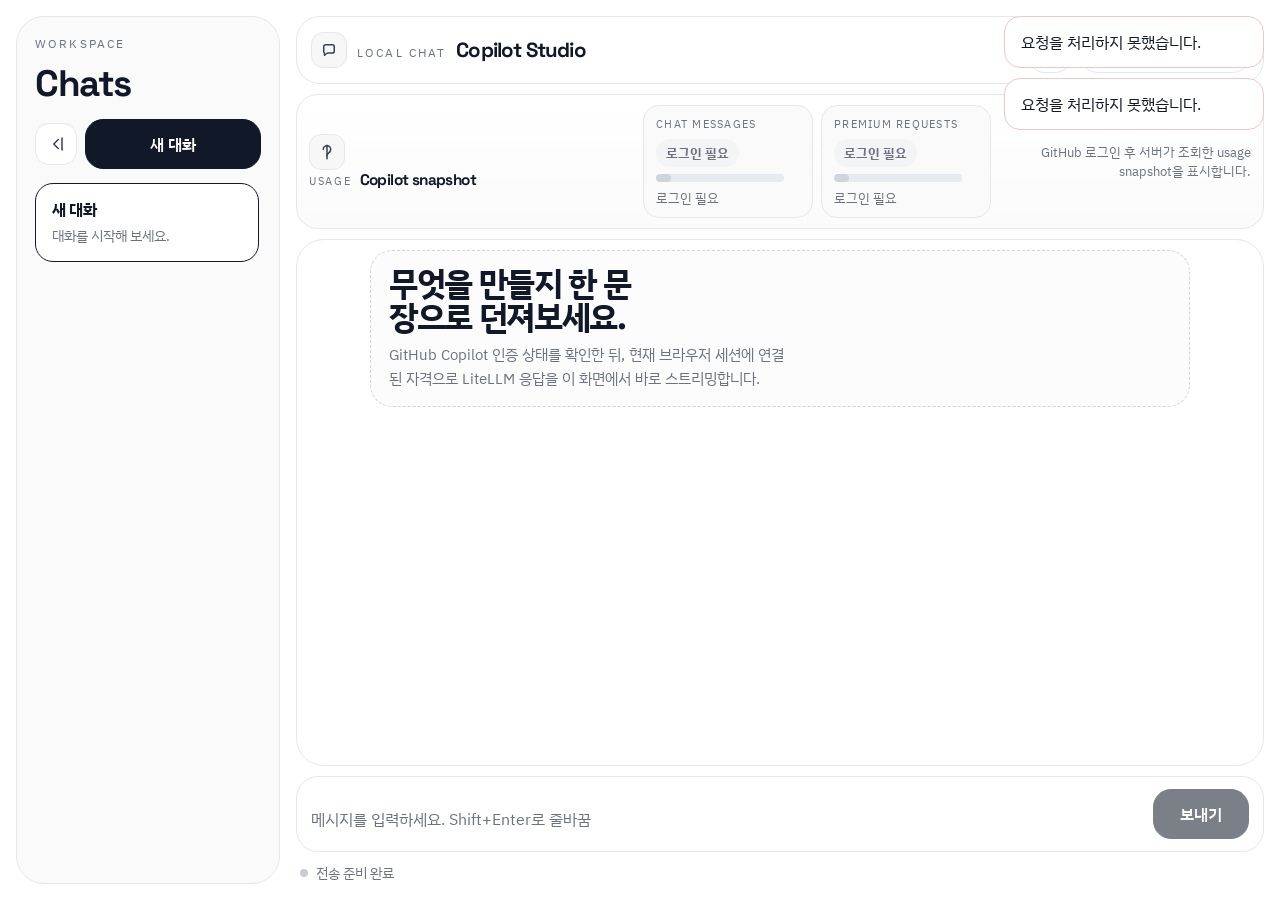
==== static/index.html @ 11cbfaa1 "feat: improve usage snapshot UI and auto web search" ====
<!DOCTYPE html>
<html lang="ko">
<head>
    <meta charset="UTF-8" />
    <meta name="viewport" content="width=device-width, initial-scale=1.0" />
    <title>Local Chat</title>
    <link rel="preconnect" href="https://fonts.googleapis.com" />
    <link rel="preconnect" href="https://fonts.gstatic.com" crossorigin />
    <link href="https://fonts.googleapis.com/css2?family=IBM+Plex+Sans+KR:wght@400;500;600;700&family=Space+Grotesk:wght@500;700&display=swap" rel="stylesheet" />
    <link rel="stylesheet" href="/static/style.css" />
</head>
<body>
    <div class="app-backdrop" aria-hidden="true">
        <span class="backdrop-orb orb-one"></span>
        <span class="backdrop-orb orb-two"></span>
        <span class="backdrop-grid"></span>
    </div>

    <div id="appShell" class="app-shell">
        <div id="sidebarOverlay" class="sidebar-overlay"></div>
        <aside class="sidebar" id="sidebar">
            <div class="sidebar-header flex-header">
                <div class="sidebar-header-copy">
                    <p class="sidebar-label">Workspace</p>
                    <h1>Chats</h1>
                </div>
                <div class="sidebar-header-actions">
                    <button id="toggleSidebarButton" class="icon-button sidebar-toggle-button desktop-only" type="button" aria-label="사이드바 접기" title="사이드바 접기">
                        <svg viewBox="0 0 24 24" width="18" height="18" stroke="currentColor" stroke-width="2" fill="none" stroke-linecap="round" stroke-linejoin="round" aria-hidden="true"><path d="M15 6l-6 6 6 6"></path><path d="M20 4v16"></path></svg>
                    </button>
                    <button id="newChatButton" class="primary-button flex-btn" type="button">
                        <svg class="btn-icon" viewBox="0 0 24 24" width="20" height="20" stroke="currentColor" stroke-width="2" fill="none" stroke-linecap="round" stroke-linejoin="round"><line x1="12" y1="5" x2="12" y2="19"></line><line x1="5" y1="12" x2="19" y2="12"></line></svg>
                        <span class="btn-text">새 대화</span>
                    </button>
                    <button id="closeMenuButton" class="icon-button mobile-only" aria-label="닫기">
                        <svg viewBox="0 0 24 24" width="20" height="20" stroke="currentColor" stroke-width="2" fill="none"><line x1="18" y1="6" x2="6" y2="18"></line><line x1="6" y1="6" x2="18" y2="18"></line></svg>
                    </button>
                </div>
            </div>
            <div id="sessionList" class="session-list" role="list"></div>
        </aside>

        <main class="main-panel">
            <header class="topbar">
                <div class="topbar-left">
                    <button id="menuButton" class="icon-button mobile-only" aria-label="메뉴 열기">
                        <svg viewBox="0 0 24 24" width="20" height="20" stroke="currentColor" stroke-width="2" fill="none"><line x1="3" y1="12" x2="21" y2="12"></line><line x1="3" y1="6" x2="21" y2="6"></line><line x1="3" y1="18" x2="21" y2="18"></line></svg>
                    </button>
                    <div class="topbar-brand" aria-label="LiteLLM Copilot Studio">
                        <span class="brand-mark" aria-hidden="true">
                            <svg viewBox="0 0 24 24" width="18" height="18" stroke="currentColor" stroke-width="2" fill="none" stroke-linecap="round" stroke-linejoin="round"><path d="M5 7.5A2.5 2.5 0 0 1 7.5 5h9A2.5 2.5 0 0 1 19 7.5v6A2.5 2.5 0 0 1 16.5 16H10l-4 3v-3A2.5 2.5 0 0 1 5 13.5z"></path></svg>
                        </span>
                        <div class="topbar-copy">
                        <p class="topbar-label">Local Chat</p>
                            <h2>Copilot Studio</h2>
                        </div>
                    </div>
                </div>
                <div class="topbar-actions">
                    <button id="authStatusButton" class="ghost-button auth-status-button topbar-tool" type="button" aria-label="GitHub Copilot 상태" title="GitHub Copilot 상태">
                        <svg class="btn-icon" viewBox="0 0 24 24" width="20" height="20" stroke="currentColor" stroke-width="2" fill="none"><path d="M12 2C6.48 2 2 6.48 2 12s4.48 10 10 10 10-4.48 10-10S17.52 2 12 2zm0 15c-2.76 0-5-2.24-5-5s2.24-5 5-5 5 2.24 5 5-2.24 5-5 5z"></path></svg>
                        <span class="status-dot" aria-hidden="true"></span>
                        <span class="visually-hidden" id="authStatusText">상태 확인 중</span>
                    </button>
                    <label class="model-picker topbar-tool" title="모델 선택">
                        <svg class="model-picker-icon" viewBox="0 0 24 24" width="18" height="18" stroke="currentColor" stroke-width="2" fill="none" stroke-linecap="round" stroke-linejoin="round" aria-hidden="true"><rect x="4" y="4" width="16" height="16" rx="3"></rect><path d="M8 9h8"></path><path d="M8 13h5"></path></svg>
                        <span class="visually-hidden">모델 선택</span>
                        <select id="modelSelect" aria-label="모델 선택"></select>
                        <svg class="model-picker-chevron" viewBox="0 0 24 24" width="16" height="16" stroke="currentColor" stroke-width="2" fill="none" stroke-linecap="round" stroke-linejoin="round" aria-hidden="true"><polyline points="6 9 12 15 18 9"></polyline></svg>
                    </label>
                </div>
            </header>

            <section id="usageSummary" class="usage-summary" data-status="unavailable" aria-live="polite">
                <div class="usage-summary-copy">
                    <span class="usage-summary-icon" aria-hidden="true">
                        <svg viewBox="0 0 24 24" width="18" height="18" stroke="currentColor" stroke-width="2" fill="none" stroke-linecap="round" stroke-linejoin="round"><path d="M12 3v18"></path><path d="M7 8.5A5 5 0 0 1 17 8.5c0 5-5 4-5 8"></path></svg>
                    </span>
                    <div class="usage-summary-copy-text">
                        <p class="usage-summary-kicker">Usage</p>
                        <h3 class="usage-summary-title">Copilot snapshot</h3>
                    </div>
                </div>
                <div id="usageSummaryPanel" class="usage-summary-panel">
                    <div class="usage-summary-grid">
                        <article id="chatMessagesCard" class="usage-card">
                            <span class="usage-label">Chat messages</span>
                            <strong id="chatMessagesRemaining" class="usage-value">대기</strong>
                            <div class="usage-chart" aria-hidden="true">
                                <span id="chatMessagesChartFill" class="usage-chart-fill"></span>
                            </div>
                            <span id="chatMessagesMeta" class="usage-meta">로그인 필요</span>
                        </article>
                        <article id="premiumRequestsCard" class="usage-card">
                            <span class="usage-label">Premium requests</span>
                            <strong id="premiumRequestsRemaining" class="usage-value">대기</strong>
                            <div class="usage-chart" aria-hidden="true">
                                <span id="premiumRequestsChartFill" class="usage-chart-fill"></span>
                            </div>
                            <span id="premiumRequestsMeta" class="usage-meta">로그인 필요</span>
                        </article>
                    </div>
                    <p id="usageSummaryDetail" class="usage-summary-detail">GitHub 로그인 후 서버가 조회한 usage snapshot을 표시합니다.</p>
                </div>
                <button
                    id="usageSummaryToggle"
                    class="ghost-button usage-summary-toggle"
                    type="button"
                    aria-controls="usageSummaryPanel"
                    aria-expanded="true"
                    aria-label="usage summary 접기"
                    title="usage summary 접기"
                    hidden
                >
                    <span class="usage-toggle-icon" aria-hidden="true">
                        <svg class="usage-toggle-symbol usage-toggle-symbol-plus" viewBox="0 0 24 24" width="16" height="16" stroke="currentColor" stroke-width="2.2" fill="none" stroke-linecap="round" aria-hidden="true"><path d="M12 5v14"></path><path d="M5 12h14"></path></svg>
                        <svg class="usage-toggle-symbol usage-toggle-symbol-minus" viewBox="0 0 24 24" width="16" height="16" stroke="currentColor" stroke-width="2.2" fill="none" stroke-linecap="round" aria-hidden="true"><path d="M5 12h14"></path></svg>
                    </span>
                </button>
            </section>

            <section id="messages" class="message-list" aria-live="polite"></section>

            <form id="composerForm" class="composer" autocomplete="off">
                <div class="composer-inner">
                    <textarea
                        id="promptInput"
                        rows="1"
                        placeholder="메시지를 입력하세요. Shift+Enter로 줄바꿈"
                        aria-label="메시지 입력"
                    ></textarea>
                    <button id="sendButton" class="primary-button send-button flex-btn" type="submit">
                        <svg class="btn-icon" viewBox="0 0 24 24" width="20" height="20" stroke="currentColor" stroke-width="2" fill="none" stroke-linejoin="round"><line x1="22" y1="2" x2="11" y2="13"></line><polygon points="22 2 15 22 11 13 2 9 22 2"></polygon></svg>
                        <span id="sendButtonText" class="btn-text">보내기</span>
                    </button>
                </div>
                <div class="composer-meta">
                    <p id="streamStatus" class="stream-status" data-tone="ready" role="status" aria-live="polite" aria-atomic="true">전송 준비 완료</p>
                </div>
            </form>
        </main>
    </div>

    <div id="toastContainer" class="toast-container" aria-live="polite" aria-atomic="true"></div>

    <div id="authModal" class="auth-modal hidden" aria-hidden="true">
        <div class="auth-modal-card" role="dialog" aria-modal="true" aria-labelledby="authModalTitle">
            <div class="auth-modal-header">
                <div>
                    <p class="sidebar-label">GitHub Copilot</p>
                    <h3 id="authModalTitle">GitHub Copilot 연결</h3>
                </div>
                <button id="authModalCloseButton" class="icon-button" type="button" aria-label="닫기">×</button>
            </div>

            <p id="authModalDescription" class="auth-description"></p>
            <p id="authStatusMeta" class="auth-meta"></p>

            <section id="authCodeSection" class="auth-code-section hidden">
                <div>
                    <span class="auth-section-label">GitHub 코드</span>
                    <div id="authUserCode" class="auth-code">-</div>
                </div>
                <a id="authVerificationLink" class="ghost-button auth-link-button" href="#" target="_blank" rel="noreferrer">
                    GitHub 열기
                </a>
            </section>

            <section id="authConnectedSection" class="auth-connected-section hidden">
                <div class="auth-detail-row">
                    <span class="auth-section-label">Credential ID</span>
                    <strong id="authCredentialId">-</strong>
                </div>
                <div class="auth-detail-row">
                    <span class="auth-section-label">Copilot 토큰 만료</span>
                    <strong id="authExpiryText">-</strong>
                </div>
                <div class="auth-detail-row">
                    <span class="auth-section-label">Chat messages</span>
                    <strong id="authChatMessagesRemaining">-</strong>
                </div>
                <div class="auth-detail-row">
                    <span class="auth-section-label">Premium requests</span>
                    <strong id="authPremiumRequestsRemaining">-</strong>
                </div>
                <p id="authUsageDetail" class="auth-usage-detail">Usage snapshot을 불러오는 중입니다.</p>
            </section>

            <div class="auth-modal-actions">
                <button id="authSecondaryButton" class="ghost-button secondary-button" type="button">취소</button>
                <button id="authPrimaryButton" class="primary-button" type="button">로그인 시작</button>
            </div>
        </div>
    </div>

    <script>
        window.APP_CONFIG = {
            defaultModel: "gpt-5.4",
            credentialStorageKey: "copilotCredentialEnvelope"
        };
    </script>
    <script src="/static/app.js" defer></script>
</body>
</html>
---- static/style.css ----
:root {
    color-scheme: light;
    --bg: #ffffff;
    --bg-soft: #fafafa;
    --panel: #ffffff;
    --panel-soft: #f7f7f8;
    --border: #e6e7eb;
    --border-strong: #d2d6dc;
    --text: #111827;
    --muted: #6b7280;
    --muted-strong: #374151;
    --accent: #111827;
    --accent-soft: #f3f4f6;
    --success: #1f6f46;
    --pending: #8b6a1a;
    --danger: #b42318;
    --code-bg: #f7f7f8;
    --radius-xl: 28px;
    --radius-lg: 22px;
    --radius-md: 18px;
    --radius-sm: 14px;
    --content-max-width: 1140px;
    --font-display: "Space Grotesk", "IBM Plex Sans KR", "Segoe UI", sans-serif;
    --font-body: "IBM Plex Sans KR", "Segoe UI", sans-serif;
}

* {
    box-sizing: border-box;
}

.hidden {
    display: none !important;
}

.visually-hidden {
    position: absolute;
    width: 1px;
    height: 1px;
    padding: 0;
    margin: -1px;
    overflow: hidden;
    clip: rect(0, 0, 0, 0);
    white-space: nowrap;
    border: 0;
}

html,
body {
    margin: 0;
    width: 100%;
    height: 100%;
    overflow: hidden;
    background: var(--bg);
    color: var(--text);
}

body {
    font-family: var(--font-body);
}

button,
textarea,
select {
    color: inherit;
    font: inherit;
}

button {
    border: 0;
    background: none;
    cursor: pointer;
}

textarea,
select {
    appearance: none;
}

::selection {
    background: #eceef1;
}

::-webkit-scrollbar {
    width: 10px;
    height: 10px;
}

::-webkit-scrollbar-track {
    background: transparent;
}

::-webkit-scrollbar-thumb {
    border: 3px solid transparent;
    border-radius: 999px;
    background: #d7dae0;
    background-clip: padding-box;
}

.app-backdrop {
    display: none;
}

.flex-btn {
    display: inline-flex;
    align-items: center;
    justify-content: center;
    gap: 10px;
}

.mobile-only {
    display: none !important;
}

.desktop-only {
    display: inline-flex;
}

.btn-icon {
    flex: 0 0 auto;
}

.primary-button .btn-icon,
.ghost-button .btn-icon {
    display: none;
}

.topbar-tool .btn-icon {
    display: block;
}

.btn-text {
    white-space: nowrap;
}

.app-shell {
    position: relative;
    display: flex;
    gap: 16px;
    width: 100vw;
    height: 100vh;
    padding: 16px;
    background: var(--bg);
}

.sidebar-overlay {
    position: fixed;
    inset: 0;
    display: none;
    z-index: 999;
    background: rgba(17, 24, 39, 0.08);
    opacity: 0;
    transition: opacity 180ms ease;
}

.sidebar-overlay.open {
    display: block;
    opacity: 1;
}

.sidebar {
    position: relative;
    z-index: 1000;
    display: flex;
    flex-direction: column;
    gap: 14px;
    width: 264px;
    min-width: 264px;
    min-height: 0;
    padding: 18px;
    border: 1px solid var(--border);
    border-radius: var(--radius-xl);
    background: var(--bg-soft);
    overflow: hidden;
    transition: width 220ms ease, min-width 220ms ease, padding 220ms ease, transform 220ms ease;
}

.sidebar::before,
.topbar::before,
.message-list::before,
.composer-inner::before,
.auth-modal-card::before,
.session-item::after {
    content: none;
}

.flex-header {
    display: flex;
    flex-direction: column;
    gap: 12px;
    align-items: stretch;
}

.sidebar-header-copy {
    min-width: 0;
}

.sidebar-header-actions {
    display: flex;
    align-items: center;
    gap: 8px;
}

#newChatButton {
    flex: 1 1 auto;
}

.sidebar-toggle-button {
    flex: 0 0 auto;
}

.sidebar-toggle-button svg {
    transition: transform 180ms ease;
}

.sidebar-header h1,
.topbar h2,
.empty-state h3,
.auth-modal-header h3 {
    margin: 0;
    font-family: var(--font-display);
    letter-spacing: -0.04em;
}

.sidebar-header h1 {
    font-size: 2.3rem;
}

.sidebar-label,
.topbar-label,
.auth-section-label {
    margin: 0 0 8px;
    color: var(--muted);
    font-size: 0.74rem;
    letter-spacing: 0.18em;
    text-transform: uppercase;
}

.primary-button,
.ghost-button,
.icon-button,
.copy-button,
.quick-prompt {
    transition: border-color 160ms ease, background-color 160ms ease, color 160ms ease;
}

.primary-button {
    padding: 13px 18px;
    border: 1px solid var(--accent);
    border-radius: 18px;
    background: var(--accent);
    color: #ffffff;
    font-weight: 600;
}

.primary-button:hover {
    background: #1f2937;
    border-color: #1f2937;
}

.primary-button:disabled,
.ghost-button:disabled,
.icon-button:disabled {
    opacity: 0.55;
    cursor: not-allowed;
}

.primary-button.danger {
    border-color: #f5c2c7;
    background: #fff5f5;
    color: var(--danger);
}

.ghost-button {
    min-width: 0;
    padding: 12px 16px;
    border: 1px solid var(--border);
    border-radius: 18px;
    background: var(--panel);
    color: var(--muted-strong);
}

.ghost-button:hover {
    background: var(--accent-soft);
    border-color: var(--border-strong);
}

.icon-button {
    display: inline-flex;
    align-items: center;
    justify-content: center;
    width: 42px;
    height: 42px;
    border: 1px solid var(--border);
    border-radius: 14px;
    background: var(--panel);
    color: var(--muted-strong);
}

.icon-button:hover {
    background: var(--accent-soft);
    border-color: var(--border-strong);
}

.session-list {
    display: flex;
    flex-direction: column;
    gap: 10px;
    min-height: 0;
    overflow-y: auto;
    padding-right: 2px;
}

.session-item {
    display: flex;
    flex-direction: column;
    gap: 6px;
    width: 100%;
    padding: 14px 16px;
    border: 1px solid var(--border);
    border-radius: 18px;
    background: var(--panel);
    color: inherit;
    text-align: left;
}

.session-item:hover {
    border-color: var(--border-strong);
    background: #fcfcfc;
}

.session-item.active {
    border-color: var(--accent);
    background: #ffffff;
}

.session-title {
    font-family: var(--font-display);
    font-size: 1rem;
    font-weight: 700;
    letter-spacing: -0.02em;
}

.session-abbr {
    display: none;
    align-items: center;
    justify-content: center;
    width: 34px;
    height: 34px;
    border-radius: 12px;
    background: var(--panel-soft);
    color: var(--text);
    font-family: var(--font-display);
    font-size: 0.92rem;
    font-weight: 700;
}

.session-preview {
    color: var(--muted);
    font-size: 0.9rem;
    line-height: 1.45;
}

.main-panel {
    display: flex;
    flex: 1;
    flex-direction: column;
    gap: 10px;
    min-width: 0;
    min-height: 0;
}

.topbar {
    display: flex;
    align-items: center;
    justify-content: space-between;
    gap: 12px;
    padding: 10px 14px;
    border: 1px solid var(--border);
    border-radius: 24px;
    background: var(--panel);
}

.topbar-left,
.topbar-actions {
    min-width: 0;
}

.topbar-left {
    display: flex;
    align-items: center;
    flex: 1;
    gap: 10px;
}

.topbar-brand,
.topbar-copy {
    min-width: 0;
}

.topbar-brand {
    display: flex;
    align-items: center;
    gap: 10px;
}

.brand-mark,
.usage-summary-icon {
    display: inline-flex;
    align-items: center;
    justify-content: center;
    flex: 0 0 auto;
    width: 36px;
    height: 36px;
    border: 1px solid var(--border);
    border-radius: 12px;
    background: var(--panel-soft);
    color: var(--muted-strong);
}

.topbar-copy {
    display: flex;
    align-items: baseline;
    gap: 10px;
}

.topbar .topbar-label {
    margin: 0;
}

.topbar h2 {
    font-size: clamp(1.05rem, 1.8vw, 1.28rem);
    line-height: 1.1;
    white-space: nowrap;
}

.topbar-actions {
    display: flex;
    align-items: center;
    justify-content: flex-end;
    gap: 8px;
    flex-wrap: nowrap;
    white-space: nowrap;
}

.auth-status-button {
    position: relative;
    width: 46px;
    height: 46px;
    min-width: 46px;
    padding: 0;
    justify-content: center;
}

.status-dot {
    position: absolute;
    right: 11px;
    bottom: 10px;
    width: 8px;
    height: 8px;
    border: 2px solid #ffffff;
    border-radius: 999px;
    background: #c7cdd6;
}

.auth-status-button.connected {
    border-color: #cfe6d8;
    background: #f5fbf7;
    color: var(--success);
}

.auth-status-button.connected .status-dot {
    background: var(--success);
}

.auth-status-button.pending {
    border-color: #ecdcb6;
    background: #fffaf0;
    color: var(--pending);
}

.auth-status-button.pending .status-dot {
    background: var(--pending);
}

.model-picker {
    display: flex;
    align-items: center;
    gap: 8px;
    min-width: 0;
    height: 46px;
    padding: 0 12px;
    border: 1px solid var(--border);
    border-radius: 16px;
    background: var(--panel);
    color: var(--muted-strong);
}

.model-picker-icon,
.model-picker-chevron {
    flex: 0 0 auto;
}

.model-picker select {
    min-width: 92px;
    max-width: 140px;
    padding: 0;
    border: none;
    background: transparent;
    color: var(--text);
    outline: none;
    font-weight: 600;
    text-overflow: ellipsis;
}

.model-picker select:focus {
    color: var(--accent);
}

.message-list {
    flex: 1;
    min-height: 0;
    overflow-y: auto;
    padding: 10px 12px;
    border: 1px solid var(--border);
    border-radius: var(--radius-xl);
    background: var(--panel);
}

.usage-summary {
    display: flex;
    align-items: center;
    justify-content: space-between;
    gap: 10px;
    padding: 10px 12px;
    border: 1px solid var(--border);
    border-radius: 22px;
    background: linear-gradient(180deg, #ffffff 0%, #fbfbfb 100%);
}

.usage-summary-panel {
    display: flex;
}

.usage-summary-copy,
.usage-summary-panel {
    min-width: 0;
}

.usage-summary-copy {
    align-items: center;
    flex: 0 0 auto;
    gap: 10px;
}

.usage-summary-panel {
    align-items: center;
    justify-content: flex-end;
    flex: 1;
    gap: 10px;
    overflow: clip;
    transition: max-height 220ms ease, opacity 220ms ease, transform 220ms ease;
}

.usage-summary-copy-text {
    display: flex;
    align-items: baseline;
    gap: 8px;
}

.usage-summary-kicker {
    margin: 0;
    color: var(--muted);
    font-size: 0.68rem;
    letter-spacing: 0.16em;
    text-transform: uppercase;
}

.usage-summary-title {
    margin: 0;
    font-family: var(--font-display);
    font-size: 0.96rem;
    letter-spacing: -0.04em;
    white-space: nowrap;
}

.usage-summary-toggle {
    display: none;
    flex: 0 0 auto;
    align-items: center;
    justify-content: center;
    position: relative;
    width: 38px;
    height: 38px;
    padding: 0;
    border-radius: 999px;
}

.usage-summary-toggle:hover {
    border-color: var(--border-strong);
    background: var(--accent-soft);
}

.usage-toggle-icon {
    position: relative;
    width: 16px;
    height: 16px;
}

.usage-toggle-symbol {
    position: absolute;
    top: 50%;
    left: 50%;
    transform: translate(-50%, -50%);
    transition: opacity 180ms ease, transform 180ms ease;
}

.usage-toggle-symbol-minus {
    opacity: 0;
    transform: translate(-50%, -50%) scale(0.72);
}

.usage-summary-toggle[aria-expanded="true"] .usage-toggle-symbol-plus {
    opacity: 0;
    transform: translate(-50%, -50%) scale(0.72);
}

.usage-summary-toggle[aria-expanded="true"] .usage-toggle-symbol-minus {
    opacity: 1;
    transform: translate(-50%, -50%) scale(1);
}

.usage-summary[data-collapsed="true"] .usage-summary-panel {
    max-height: 0;
    opacity: 0;
    transform: translateY(-6px);
    pointer-events: none;
}

.usage-summary[data-collapsed="false"] .usage-summary-panel,
.usage-summary[data-compact="false"] .usage-summary-panel {
    max-height: 160px;
    opacity: 1;
    transform: translateY(0);
}

.usage-summary-grid {
    display: flex;
    align-items: center;
    justify-content: flex-end;
    gap: 8px;
    min-width: 0;
    flex-wrap: wrap;
}

.usage-card {
    display: flex;
    flex-direction: column;
    align-items: flex-start;
    gap: 7px;
    min-width: 170px;
    padding: 10px 12px;
    border: 1px solid var(--border);
    border-radius: 16px;
    background: var(--panel-soft);
}

.usage-label {
    color: var(--muted);
    font-size: 0.66rem;
    letter-spacing: 0.12em;
    text-transform: uppercase;
}

.usage-value {
    display: inline-flex;
    align-items: center;
    padding: 5px 10px;
    border-radius: 999px;
    background: #eef1f5;
    color: var(--muted-strong);
    font-size: 0.8rem;
    font-weight: 700;
    letter-spacing: 0;
}

.usage-chart {
    width: 128px;
    height: 8px;
    border-radius: 999px;
    background: #e7ebf0;
    overflow: hidden;
}

.usage-chart-fill {
    display: block;
    width: 12%;
    height: 100%;
    border-radius: inherit;
    background: #c7cdd6;
    transition: width 220ms ease, background-color 180ms ease;
}

.usage-meta,
.usage-summary-detail,
.auth-usage-detail {
    color: var(--muted);
    font-size: 0.82rem;
    line-height: 1.4;
}

.usage-meta {
    white-space: nowrap;
}

.usage-summary-detail,
.auth-usage-detail {
    margin: 0;
}

.usage-summary-detail {
    flex: 0 1 250px;
    text-align: right;
}

.usage-summary[data-status="ok"] .usage-card {
    border-color: #d7e7dc;
    background: #f7fbf8;
}

.usage-summary[data-status="partial"] .usage-card {
    border-color: #eadfbe;
    background: #fffaf2;
}

.usage-summary[data-status="unavailable"] .usage-card {
    border-color: #e5e7eb;
    background: #fafafa;
}

.usage-card[data-level="high"] .usage-value {
    background: #e7f5ec;
    color: var(--success);
}

.usage-card[data-level="high"] .usage-chart-fill {
    background: #3b915f;
}

.usage-card[data-level="medium"] .usage-value {
    background: #f2f4f7;
    color: var(--muted-strong);
}

.usage-card[data-level="medium"] .usage-chart-fill {
    background: #687385;
}

.usage-card[data-level="indeterminate"] .usage-value {
    background: #eef1f5;
    color: var(--muted-strong);
}

.usage-card[data-level="indeterminate"] .usage-chart-fill {
    background: #9aa3b2;
}

.usage-card[data-level="low"] .usage-value {
    background: #fff3dd;
    color: var(--pending);
}

.usage-card[data-level="low"] .usage-chart-fill {
    background: #c28b1d;
}

.usage-card[data-level="empty"] .usage-value,
.usage-card[data-level="missing"] .usage-value {
    background: #f3f4f6;
    color: var(--muted);
}

.usage-card[data-level="unlimited"] .usage-value {
    background: #eef4ff;
    color: #2f5ea8;
}

.usage-card[data-level="unlimited"] .usage-chart-fill {
    width: 100% !important;
    background: linear-gradient(90deg, #87aef7 0%, #b9d0ff 50%, #87aef7 100%);
    background-size: 200% 100%;
    animation: usageShimmer 2.6s linear infinite;
}

.usage-card[data-level="empty"] .usage-chart-fill,
.usage-card[data-level="missing"] .usage-chart-fill {
    background: #cfd5dd;
}

.message-stack,
.empty-state {
    position: relative;
}

.message-stack {
    display: flex;
    flex-direction: column;
    gap: 12px;
    max-width: min(100%, var(--content-max-width));
    margin: 0 auto;
    padding: 0 4px;
}

.message {
    display: flex;
}

.message::before {
    display: none;
}

.message-user {
    justify-content: flex-end;
}

.message-assistant {
    justify-content: flex-start;
}

.message-body {
    padding: 14px 16px;
    border: 1px solid var(--border);
    border-radius: 18px;
    background: var(--panel);
    line-height: 1.66;
    word-break: break-word;
}

.message-assistant .message-body {
    max-width: min(860px, calc(100% - 44px));
}

.message-user .message-body {
    background: var(--panel-soft);
    max-width: min(720px, calc(100% - 120px));
}

.message-body p {
    margin: 0 0 14px;
}

.message-body p:last-child {
    margin-bottom: 0;
}

.message-body strong {
    font-weight: 700;
}

.message-body em {
    font-style: italic;
}

.message-body code {
    padding: 0.16em 0.44em;
    border-radius: 8px;
    background: #f3f4f6;
    color: var(--text);
    font-family: ui-monospace, SFMono-Regular, Menlo, Consolas, monospace;
    font-size: 0.94em;
}

.code-block {
    margin: 16px 0;
    border: 1px solid var(--border);
    border-radius: 16px;
    overflow: hidden;
    background: var(--code-bg);
}

.code-block-header {
    display: flex;
    align-items: center;
    justify-content: space-between;
    gap: 14px;
    padding: 10px 14px;
    border-bottom: 1px solid var(--border);
    color: var(--muted-strong);
    font-size: 0.84rem;
    background: #f8f8f9;
}

.copy-button {
    padding: 7px 12px;
    border: 1px solid var(--border);
    border-radius: 999px;
    background: #ffffff;
    color: var(--text);
}

.copy-button:hover {
    background: #f3f4f6;
}

.code-block pre {
    margin: 0;
    padding: 16px;
    overflow-x: auto;
}

.code-block pre code {
    display: block;
    padding: 0;
    border-radius: 0;
    background: transparent;
    font-size: 0.93rem;
    line-height: 1.7;
    white-space: pre;
}

.pending-text {
    display: inline-flex;
    align-items: center;
    gap: 8px;
    color: var(--muted);
}

.pending-text::after {
    content: "";
    width: 6px;
    height: 6px;
    border-radius: 999px;
    background: var(--text);
    animation: pulse 1s ease-in-out infinite;
}

.empty-state {
    display: flex;
    flex-direction: column;
    align-items: flex-start;
    justify-content: flex-start;
    gap: 8px;
    min-height: auto;
    max-width: min(820px, 100%);
    margin: 0 auto;
    padding: 16px 18px;
    border: 1px dashed var(--border-strong);
    border-radius: 22px;
    background: #fcfcfc;
}

.empty-state-kicker,
.quick-prompts {
    display: none;
}

.empty-state h3 {
    font-size: clamp(1.45rem, 2.6vw, 2.2rem);
    line-height: 1.02;
    max-width: 11ch;
}

.empty-state p {
    margin: 0;
    color: var(--muted);
    font-size: 0.95rem;
    line-height: 1.55;
    max-width: 44ch;
}

.composer {
    flex-shrink: 0;
    padding: 0;
}

.composer-inner {
    display: flex;
    align-items: flex-end;
    gap: 12px;
    max-width: var(--content-max-width);
    margin: 0 auto;
    padding: 12px 14px;
    border: 1px solid var(--border);
    border-radius: 22px;
    background: var(--panel);
}

.composer-meta {
    max-width: var(--content-max-width);
    margin: 8px auto 0;
    padding: 0 4px;
}

.stream-status {
    display: inline-flex;
    align-items: center;
    gap: 8px;
    margin: 0;
    color: var(--muted);
    font-size: 0.9rem;
    line-height: 1.5;
}

.stream-status::before {
    content: "";
    width: 8px;
    height: 8px;
    border-radius: 999px;
    background: #c7cdd6;
    flex: 0 0 auto;
}

.stream-status[data-tone="pending"] {
    color: var(--pending);
}

.stream-status[data-tone="pending"]::before {
    background: var(--pending);
    animation: pulse 1s ease-in-out infinite;
}

.stream-status[data-tone="stopped"] {
    color: var(--danger);
}

.stream-status[data-tone="stopped"]::before {
    background: var(--danger);
}

.composer textarea,
.send-button {
    position: relative;
}

.composer textarea {
    flex: 1;
    min-height: 28px;
    max-height: 180px;
    padding: 6px 0;
    border: none;
    outline: none;
    background: transparent;
    color: var(--text);
    font-size: 1rem;
    line-height: 1.6;
    resize: none;
    overflow-y: auto;
}

.composer textarea::placeholder {
    color: var(--muted);
}

.send-button {
    flex: 0 0 auto;
    min-width: 96px;
}

.toast-container {
    position: fixed;
    top: 16px;
    right: 16px;
    z-index: 1200;
    display: flex;
    flex-direction: column;
    gap: 10px;
}

.toast {
    min-width: 260px;
    max-width: 360px;
    padding: 14px 16px;
    border: 1px solid var(--border);
    border-radius: 16px;
    background: #ffffff;
    color: var(--text);
}

.toast.info {
    border-color: var(--border-strong);
}

.toast.error {
    border-color: #efc7c3;
}

.auth-modal {
    position: fixed;
    inset: 0;
    z-index: 1300;
    display: grid;
    place-items: center;
    padding: 24px;
    background: rgba(255, 255, 255, 0.82);
    backdrop-filter: blur(8px);
}

.auth-modal-card {
    width: min(540px, 100%);
    padding: 24px;
    border: 1px solid var(--border);
    border-radius: 24px;
    background: #ffffff;
}

.auth-modal-header {
    display: flex;
    align-items: flex-start;
    justify-content: space-between;
    gap: 16px;
}

.auth-modal-header h3 {
    font-size: 1.55rem;
}

.auth-description {
    margin: 18px 0 8px;
    color: var(--muted-strong);
    line-height: 1.7;
}

.auth-meta {
    margin: 0;
    color: var(--muted);
    line-height: 1.6;
    font-size: 0.92rem;
}

.auth-code-section,
.auth-connected-section {
    display: flex;
    align-items: center;
    justify-content: space-between;
    gap: 16px;
    margin-top: 18px;
    padding: 16px;
    border: 1px solid var(--border);
    border-radius: 18px;
    background: var(--bg-soft);
}

.auth-connected-section {
    flex-direction: column;
    align-items: stretch;
}

.auth-code {
    font-family: var(--font-display);
    font-size: 1.4rem;
    font-weight: 700;
    letter-spacing: 0.16em;
}

.auth-link-button {
    white-space: nowrap;
}

.auth-detail-row {
    display: flex;
    align-items: baseline;
    justify-content: space-between;
    gap: 16px;
}

.auth-modal-actions {
    display: flex;
    justify-content: flex-end;
    gap: 12px;
    margin-top: 22px;
}

.app-shell.sidebar-collapsed {
    gap: 12px;
}

.app-shell.sidebar-collapsed .sidebar {
    width: 84px;
    min-width: 84px;
    padding: 14px 10px;
}

.app-shell.sidebar-collapsed .sidebar-header {
    align-items: center;
}

.app-shell.sidebar-collapsed .sidebar-header-copy,
.app-shell.sidebar-collapsed .session-title,
.app-shell.sidebar-collapsed .session-preview {
    display: none;
}

.app-shell.sidebar-collapsed .sidebar-header-actions {
    flex-direction: column;
    width: 100%;
}

.app-shell.sidebar-collapsed .sidebar-toggle-button svg {
    transform: rotate(180deg);
}

.app-shell.sidebar-collapsed #newChatButton {
    flex: 0 0 auto;
    width: 44px;
    height: 44px;
    padding: 0;
    border-radius: 14px;
}

.app-shell.sidebar-collapsed #newChatButton .btn-icon {
    display: block;
}

.app-shell.sidebar-collapsed #newChatButton .btn-text {
    display: none;
}

.app-shell.sidebar-collapsed .session-list {
    gap: 8px;
}

.app-shell.sidebar-collapsed .session-item {
    align-items: center;
    justify-content: center;
    min-height: 52px;
    padding: 8px;
}

.app-shell.sidebar-collapsed .session-abbr {
    display: inline-flex;
}

.secondary-button {
    min-width: 110px;
}

@keyframes pulse {
    0%,
    100% {
        opacity: 0.45;
    }

    50% {
        opacity: 1;
    }
}

@keyframes usageShimmer {
    0% {
        background-position: 100% 0;
    }

    100% {
        background-position: -100% 0;
    }
}

@media (max-width: 1180px) {
    .sidebar {
        width: 244px;
        min-width: 244px;
    }

    .topbar h2 {
        font-size: 1.12rem;
    }

    .usage-summary-detail {
        flex-basis: 200px;
    }

    .message-assistant .message-body {
        max-width: min(780px, calc(100% - 36px));
    }
}

@media (max-width: 960px) {
    .mobile-only {
        display: inline-flex !important;
    }

    .desktop-only {
        display: none !important;
    }

    .app-shell {
        gap: 0;
        padding: 12px;
    }

    .sidebar {
        position: fixed;
        top: 12px;
        bottom: 12px;
        left: 12px;
        width: min(82vw, 286px);
        min-width: auto;
        background: #ffffff;
        transform: translateX(calc(-100% - 18px));
    }

    .sidebar.open {
        transform: translateX(0);
    }

    .main-panel {
        gap: 10px;
    }

    .topbar,
    .usage-summary,
    .message-list,
    .composer-inner,
    .empty-state,
    .auth-modal-card {
        border-radius: 22px;
    }

    .topbar {
        padding: 10px 12px;
    }

    .topbar-copy {
        gap: 8px;
    }

    .topbar-actions {
        flex: 0 0 auto;
        gap: 6px;
    }

    .topbar-label {
        display: none;
    }

    .topbar h2 {
        font-size: 1rem;
    }

    .usage-summary-copy-text {
        gap: 6px;
    }

    .usage-summary-kicker {
        display: none;
    }

    .message-list {
        padding: 14px;
    }

    .usage-summary {
        align-items: flex-start;
        flex-wrap: wrap;
        gap: 8px;
        padding: 10px 12px;
    }

    .usage-summary-toggle {
        display: inline-flex;
        margin-left: auto;
    }

    .usage-summary[data-collapsed="true"] .usage-summary-panel {
        max-height: 0;
    }

    .usage-summary-grid {
        justify-content: flex-start;
    }

    .usage-card {
        min-width: 138px;
        padding: 8px 10px;
    }

    .usage-chart {
        width: 112px;
    }

    .usage-summary-panel {
        width: 100%;
        align-items: flex-start;
        flex-direction: column;
        gap: 8px;
        order: 3;
    }

    .usage-summary-detail {
        max-width: none;
        text-align: left;
    }

    .empty-state {
        padding: 14px 16px;
    }

    .empty-state h3 {
        max-width: 12ch;
        font-size: clamp(1.35rem, 6vw, 1.9rem);
    }

    .composer-inner {
        padding: 12px 14px;
    }

    .composer-meta {
        margin-top: 6px;
    }

    .stream-status {
        font-size: 0.86rem;
    }

    .send-button {
        min-width: 78px;
    }

    .toast-container {
        left: 12px;
        right: 12px;
        top: auto;
        bottom: 12px;
    }

    .toast {
        width: 100%;
        max-width: none;
    }

    .auth-code-section,
    .auth-detail-row,
    .auth-modal-actions {
        flex-direction: column;
        align-items: stretch;
    }

    .auth-link-button,
    .secondary-button,
    .auth-modal-actions .primary-button {
        width: 100%;
        justify-content: center;
    }
}

@media (max-height: 720px) {
    .sidebar {
        padding: 16px;
    }

    .sidebar-header h1 {
        font-size: 2.05rem;
    }

    .sidebar-copy {
        line-height: 1.55;
    }

    .topbar {
        padding: 9px 12px;
    }

    .topbar h2 {
        font-size: 1rem;
    }

    .topbar-label,
    .usage-summary-kicker {
        display: none;
    }

    .message-list {
        padding: 14px;
    }

    .usage-summary {
        gap: 8px;
        padding: 9px 12px;
    }

    .usage-summary-toggle {
        display: inline-flex;
    }

    .usage-summary[data-collapsed="true"] .usage-summary-panel {
        max-height: 0;
    }

    .usage-summary-title {
        font-size: 0.9rem;
    }

    .message-stack {
        padding: 0;
    }

    .message-assistant .message-body,
    .message-user .message-body {
        max-width: 100%;
    }

    .empty-state {
        gap: 7px;
        padding: 12px 14px;
    }

    .empty-state h3 {
        font-size: clamp(1.2rem, 4.1vh, 1.7rem);
    }

    .empty-state p {
        font-size: 0.9rem;
        line-height: 1.5;
    }

    .composer-inner {
        padding: 12px 14px;
    }

    .composer-meta {
        margin-top: 6px;
    }
}
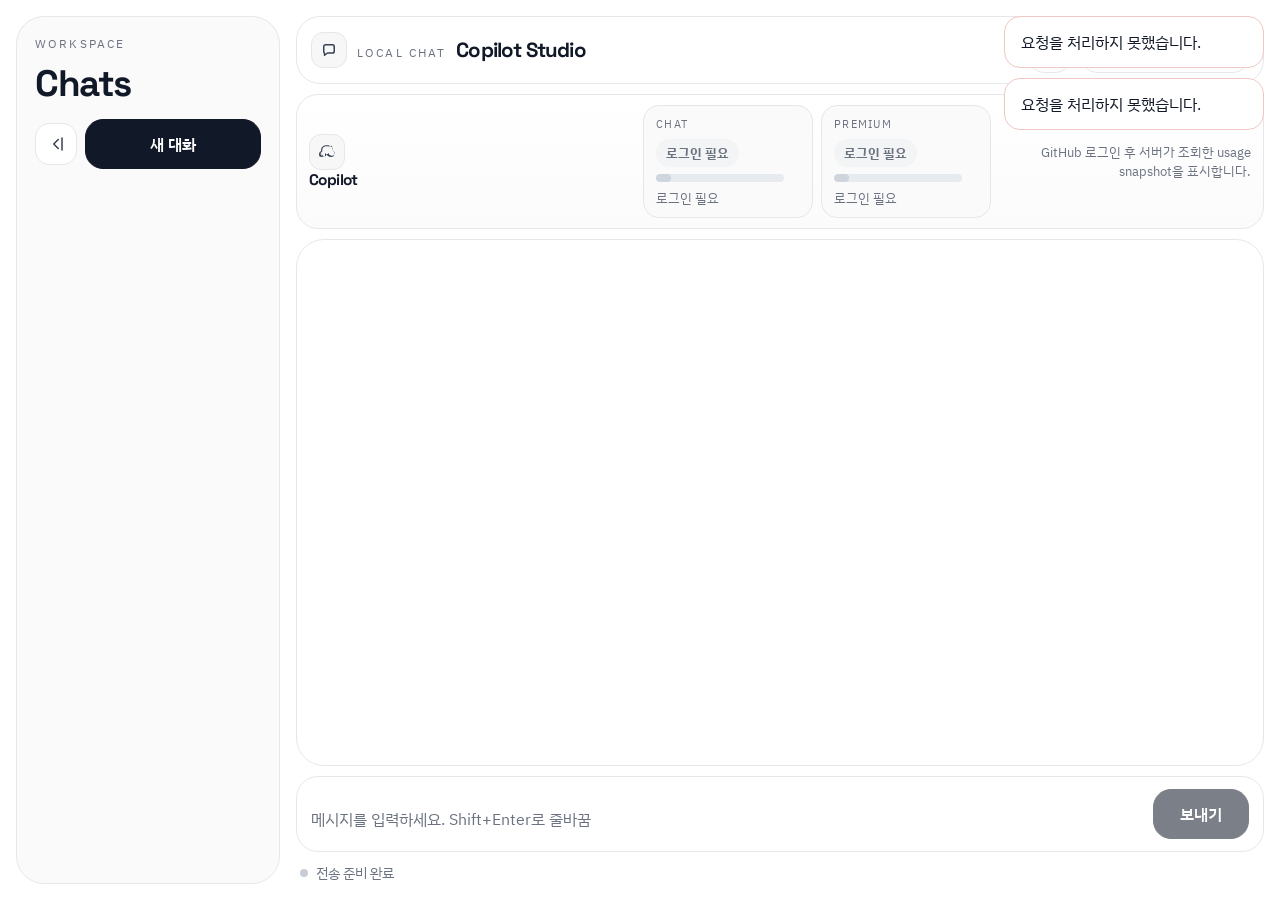
==== commit a76368f7: "feat: mobile UI overhaul, multi-model support, Copilot icon - Add GPT-5.4-mini, GPT-5.5, Claude Haik" ====
--- a/static/index.html
+++ b/static/index.html
@@ -58,8 +58,10 @@
                 </div>
                 <div class="topbar-actions">
                     <button id="authStatusButton" class="ghost-button auth-status-button topbar-tool" type="button" aria-label="GitHub Copilot 상태" title="GitHub Copilot 상태">
-                        <svg class="btn-icon" viewBox="0 0 24 24" width="20" height="20" stroke="currentColor" stroke-width="2" fill="none"><path d="M12 2C6.48 2 2 6.48 2 12s4.48 10 10 10 10-4.48 10-10S17.52 2 12 2zm0 15c-2.76 0-5-2.24-5-5s2.24-5 5-5 5 2.24 5 5-2.24 5-5 5z"></path></svg>
-                        <span class="status-dot" aria-hidden="true"></span>
+                        <svg class="btn-icon" viewBox="0 0 24 24" width="20" height="20" fill="currentColor" xmlns="http://www.w3.org/2000/svg" aria-hidden="true">
+                            <path d="M9.75 14a.75.75 0 0 1 .75.75v2.5a.75.75 0 0 1-1.5 0v-2.5A.75.75 0 0 1 9.75 14Zm4.5 0a.75.75 0 0 1 .75.75v2.5a.75.75 0 0 1-1.5 0v-2.5a.75.75 0 0 1 .75-.75Z"/>
+                            <path d="M12 2c2.214 0 4.248.657 5.747 1.756.136.099.268.204.397.312.584.235 1.077.546 1.474.952.85.869 1.132 2.037 1.132 3.368 0 .368-.014.733-.052 1.086l.633 1.478.043.022A4.75 4.75 0 0 1 23 15c0 1.427-.564 2.636-1.461 3.373-.853.707-2.05 1.127-3.539 1.127a8.01 8.01 0 0 1-4.997-1.757l-.002-.002-.002-.002a8.014 8.014 0 0 1-1.995-2.354A8.014 8.014 0 0 1 9.01 17.74l-.002.002a8.01 8.01 0 0 1-4.997 1.757c-1.488 0-2.685-.42-3.538-1.127C.564 17.636 0 16.427 0 15a4.75 4.75 0 0 1 2.626-4.228l.043-.022.633-1.478a10.195 10.195 0 0 1-.052-1.086c0-1.331.282-2.499 1.132-3.368.397-.406.89-.717 1.474-.952.129-.108.261-.213.397-.312C7.752 2.657 9.786 2 12 2Zm-8 9.654v6.669a17.59 17.59 0 0 0 2.073-.23A15.01 15.01 0 0 1 4 15.001c0-1.37.274-2.61.801-3.668ZM12 3.5c-2.11 0-3.989.65-5.271 1.558-.13.094-.255.19-.375.287-.579.434-.918.83-1.099 1.267-.178.43-.207.89-.207 1.488 0 .37.017.74.062 1.102l.028.272L4.5 11.162l-.083.042A3.25 3.25 0 0 0 2.5 14.999c0 1.188.447 2.085 1.064 2.591.716.594 1.792.91 3.036.91a6.502 6.502 0 0 0 3.891-1.316c.354-.276.678-.578.957-.897A5.494 5.494 0 0 1 12 14.994c.91 0 1.786.266 2.551.293.28.319.603.621.957.897a6.502 6.502 0 0 0 3.892 1.316c1.244 0 2.32-.316 3.036-.91.617-.506 1.064-1.403 1.064-2.591a3.25 3.25 0 0 0-1.917-2.957l-.083-.042-1.638-3.828.028-.272c.045-.362.062-.732.062-1.102 0-.598-.029-1.058-.207-1.488-.181-.437-.52-.833-1.099-1.267a11.505 11.505 0 0 0-.375-.287C15.989 4.15 14.11 3.5 12 3.5Zm-.5 8.252-.001.014c-.21.29-.439.56-.684.81a6.494 6.494 0 0 1-1.5 1.092 5.484 5.484 0 0 1 .685-.892 4.503 4.503 0 0 1 1.5-1.024ZM12.5 11.752a4.503 4.503 0 0 1 1.5 1.024c.25.268.48.57.685.892a6.494 6.494 0 0 1-1.5-1.092 6.497 6.497 0 0 1-.685-.824Z"/>
+                        </svg>
                         <span class="visually-hidden" id="authStatusText">상태 확인 중</span>
                     </button>
                     <label class="model-picker topbar-tool" title="모델 선택">
@@ -74,17 +76,14 @@
             <section id="usageSummary" class="usage-summary" data-status="unavailable" aria-live="polite">
                 <div class="usage-summary-copy">
                     <span class="usage-summary-icon" aria-hidden="true">
-                        <svg viewBox="0 0 24 24" width="18" height="18" stroke="currentColor" stroke-width="2" fill="none" stroke-linecap="round" stroke-linejoin="round"><path d="M12 3v18"></path><path d="M7 8.5A5 5 0 0 1 17 8.5c0 5-5 4-5 8"></path></svg>
+                        <svg viewBox="0 0 24 24" width="16" height="16" fill="currentColor" xmlns="http://www.w3.org/2000/svg"><path d="M9.75 14a.75.75 0 0 1 .75.75v2.5a.75.75 0 0 1-1.5 0v-2.5A.75.75 0 0 1 9.75 14Zm4.5 0a.75.75 0 0 1 .75.75v2.5a.75.75 0 0 1-1.5 0v-2.5a.75.75 0 0 1 .75-.75Z"/><path d="M12 2c2.214 0 4.248.657 5.747 1.756.136.099.268.204.397.312.584.235 1.077.546 1.474.952.85.869 1.132 2.037 1.132 3.368 0 .368-.014.733-.052 1.086l.633 1.478.043.022A4.75 4.75 0 0 1 23 15c0 1.427-.564 2.636-1.461 3.373-.853.707-2.05 1.127-3.539 1.127a8.01 8.01 0 0 1-4.997-1.757l-.002-.002-.002-.002a8.014 8.014 0 0 1-1.995-2.354A8.014 8.014 0 0 1 9.01 17.74l-.002.002a8.01 8.01 0 0 1-4.997 1.757c-1.488 0-2.685-.42-3.538-1.127C.564 17.636 0 16.427 0 15a4.75 4.75 0 0 1 2.626-4.228l.043-.022.633-1.478a10.195 10.195 0 0 1-.052-1.086c0-1.331.282-2.499 1.132-3.368.397-.406.89-.717 1.474-.952.129-.108.261-.213.397-.312C7.752 2.657 9.786 2 12 2Zm-8 9.654v6.669a17.59 17.59 0 0 0 2.073-.23A15.01 15.01 0 0 1 4 15.001c0-1.37.274-2.61.801-3.668ZM12 3.5c-2.11 0-3.989.65-5.271 1.558-.13.094-.255.19-.375.287-.579.434-.918.83-1.099 1.267-.178.43-.207.89-.207 1.488 0 .37.017.74.062 1.102l.028.272L4.5 11.162l-.083.042A3.25 3.25 0 0 0 2.5 14.999c0 1.188.447 2.085 1.064 2.591.716.594 1.792.91 3.036.91a6.502 6.502 0 0 0 3.891-1.316c.354-.276.678-.578.957-.897A5.494 5.494 0 0 1 12 14.994c.91 0 1.786.266 2.551.293.28.319.603.621.957.897a6.502 6.502 0 0 0 3.892 1.316c1.244 0 2.32-.316 3.036-.91.617-.506 1.064-1.403 1.064-2.591a3.25 3.25 0 0 0-1.917-2.957l-.083-.042-1.638-3.828.028-.272c.045-.362.062-.732.062-1.102 0-.598-.029-1.058-.207-1.488-.181-.437-.52-.833-1.099-1.267a11.505 11.505 0 0 0-.375-.287C15.989 4.15 14.11 3.5 12 3.5Z"/></svg>
                     </span>
-                    <div class="usage-summary-copy-text">
-                        <p class="usage-summary-kicker">Usage</p>
-                        <h3 class="usage-summary-title">Copilot snapshot</h3>
-                    </div>
+                    <h3 class="usage-summary-title">Copilot</h3>
                 </div>
                 <div id="usageSummaryPanel" class="usage-summary-panel">
                     <div class="usage-summary-grid">
                         <article id="chatMessagesCard" class="usage-card">
-                            <span class="usage-label">Chat messages</span>
+                            <span class="usage-label">Chat</span>
                             <strong id="chatMessagesRemaining" class="usage-value">대기</strong>
                             <div class="usage-chart" aria-hidden="true">
                                 <span id="chatMessagesChartFill" class="usage-chart-fill"></span>
@@ -92,7 +91,7 @@
                             <span id="chatMessagesMeta" class="usage-meta">로그인 필요</span>
                         </article>
                         <article id="premiumRequestsCard" class="usage-card">
-                            <span class="usage-label">Premium requests</span>
+                            <span class="usage-label">Premium</span>
                             <strong id="premiumRequestsRemaining" class="usage-value">대기</strong>
                             <div class="usage-chart" aria-hidden="true">
                                 <span id="premiumRequestsChartFill" class="usage-chart-fill"></span>
--- a/static/style.css
+++ b/static/style.css
@@ -444,42 +444,25 @@
 
 .auth-status-button {
     position: relative;
+    display: inline-flex;
+    align-items: center;
+    justify-content: center;
     width: 46px;
     height: 46px;
     min-width: 46px;
     padding: 0;
-    justify-content: center;
-}
-
-.status-dot {
-    position: absolute;
-    right: 11px;
-    bottom: 10px;
-    width: 8px;
-    height: 8px;
-    border: 2px solid #ffffff;
-    border-radius: 999px;
-    background: #c7cdd6;
 }
 
 .auth-status-button.connected {
-    border-color: #cfe6d8;
-    background: #f5fbf7;
-    color: var(--success);
-}
-
-.auth-status-button.connected .status-dot {
-    background: var(--success);
+    border-color: #b6d4fb;
+    background: #eef5ff;
+    color: #0969da;
 }
 
 .auth-status-button.pending {
     border-color: #ecdcb6;
     background: #fffaf0;
     color: var(--pending);
-}
-
-.auth-status-button.pending .status-dot {
-    background: var(--pending);
 }
 
 .model-picker {
@@ -1284,14 +1267,14 @@
 
     .app-shell {
         gap: 0;
-        padding: 12px;
+        padding: 8px;
     }
 
     .sidebar {
         position: fixed;
-        top: 12px;
-        bottom: 12px;
-        left: 12px;
+        top: 8px;
+        bottom: 8px;
+        left: 8px;
         width: min(82vw, 286px);
         min-width: auto;
         background: #ffffff;
@@ -1303,7 +1286,7 @@
     }
 
     .main-panel {
-        gap: 10px;
+        gap: 8px;
     }
 
     .topbar,
@@ -1312,15 +1295,16 @@
     .composer-inner,
     .empty-state,
     .auth-modal-card {
-        border-radius: 22px;
+        border-radius: 18px;
     }
 
     .topbar {
-        padding: 10px 12px;
-    }
-
+        padding: 7px 10px;
+    }
+
+    /* 모바일에서 브랜드 텍스트 숨김 — 모델 선택기 공간 확보 */
     .topbar-copy {
-        gap: 8px;
+        display: none;
     }
 
     .topbar-actions {
@@ -1336,90 +1320,171 @@
         font-size: 1rem;
     }
 
-    .usage-summary-copy-text {
+    .auth-status-button {
+        width: 40px;
+        height: 40px;
+        min-width: 40px;
+    }
+
+    /* 모바일 모델 선택기 — 긴 모델명 대응 */
+    .model-picker {
+        height: 40px;
+        padding: 0 10px;
         gap: 6px;
     }
 
-    .usage-summary-kicker {
+    .model-picker-icon {
         display: none;
     }
 
+    .model-picker select {
+        min-width: 72px;
+        max-width: 130px;
+        font-size: 0.9rem;
+    }
+
     .message-list {
-        padding: 14px;
-    }
-
+        padding: 12px;
+    }
+
+    /* ── 컴팩트 Usage 스트립: 항상 한 줄로 표시 ── */
     .usage-summary {
-        align-items: flex-start;
-        flex-wrap: wrap;
+        flex-wrap: nowrap;
+        align-items: center;
         gap: 8px;
+        padding: 6px 10px;
+    }
+
+    .usage-summary-copy {
+        flex: 0 0 auto;
+        display: flex;
+        align-items: center;
+        gap: 6px;
+    }
+
+    .usage-summary-icon {
+        width: 26px;
+        height: 26px;
+        border-radius: 8px;
+    }
+
+    .usage-summary-title {
+        font-size: 0.8rem;
+        white-space: nowrap;
+    }
+
+    /* 패널을 헤더 옆에 인라인으로 배치, 접힘 애니메이션 비활성 */
+    .usage-summary-panel {
+        display: flex;
+        flex: 1;
+        flex-direction: row;
+        align-items: center;
+        width: auto;
+        gap: 6px;
+        order: 0;
+        overflow: visible;
+        max-height: none;
+        opacity: 1;
+        transform: none;
+        pointer-events: auto;
+        transition: none;
+    }
+
+    /* 접힘 상태에서도 패널 표시 유지 */
+    .usage-summary[data-collapsed="true"] .usage-summary-panel,
+    .usage-summary[data-collapsed="false"] .usage-summary-panel {
+        max-height: none;
+        opacity: 1;
+        transform: none;
+        pointer-events: auto;
+    }
+
+    .usage-summary-grid {
+        display: flex;
+        flex: 1;
+        flex-direction: row;
+        flex-wrap: nowrap;
+        gap: 6px;
+        justify-content: flex-end;
+    }
+
+    /* 카드를 가로 레이아웃으로 전환 */
+    .usage-card {
+        flex-direction: row;
+        align-items: center;
+        justify-content: space-between;
+        flex: 1;
+        gap: 6px;
+        min-width: 0;
+        max-width: 50%;
+        padding: 5px 8px;
+        border-radius: 10px;
+    }
+
+    .usage-label {
+        font-size: 0.64rem;
+        white-space: nowrap;
+    }
+
+    .usage-value {
+        font-size: 0.72rem;
+        padding: 3px 7px;
+        white-space: nowrap;
+    }
+
+    /* 컴팩트 뷰에서 차트·메타·상세 텍스트·토글 숨김 */
+    .usage-chart {
+        display: none;
+    }
+
+    .usage-meta {
+        display: none;
+    }
+
+    .usage-summary-detail {
+        display: none;
+    }
+
+    .usage-summary-toggle {
+        display: none !important;
+    }
+
+    .empty-state {
         padding: 10px 12px;
-    }
-
-    .usage-summary-toggle {
-        display: inline-flex;
-        margin-left: auto;
-    }
-
-    .usage-summary[data-collapsed="true"] .usage-summary-panel {
-        max-height: 0;
-    }
-
-    .usage-summary-grid {
-        justify-content: flex-start;
-    }
-
-    .usage-card {
-        min-width: 138px;
-        padding: 8px 10px;
-    }
-
-    .usage-chart {
-        width: 112px;
-    }
-
-    .usage-summary-panel {
-        width: 100%;
-        align-items: flex-start;
-        flex-direction: column;
-        gap: 8px;
-        order: 3;
-    }
-
-    .usage-summary-detail {
-        max-width: none;
-        text-align: left;
-    }
-
-    .empty-state {
-        padding: 14px 16px;
+        gap: 5px;
     }
 
     .empty-state h3 {
-        max-width: 12ch;
-        font-size: clamp(1.35rem, 6vw, 1.9rem);
+        max-width: 16ch;
+        font-size: clamp(1.15rem, 5vw, 1.6rem);
+    }
+
+    .empty-state p {
+        font-size: 0.88rem;
+        line-height: 1.5;
     }
 
     .composer-inner {
-        padding: 12px 14px;
+        padding: 10px 12px;
     }
 
     .composer-meta {
-        margin-top: 6px;
+        margin-top: 5px;
     }
 
     .stream-status {
-        font-size: 0.86rem;
+        font-size: 0.82rem;
     }
 
     .send-button {
-        min-width: 78px;
+        min-width: 68px;
     }
 
     .toast-container {
-        left: 12px;
-        right: 12px;
+        left: 8px;
+        right: 8px;
         top: auto;
-        bottom: 12px;
+        bottom: 8px;
     }
 
     .toast {
@@ -1442,6 +1507,135 @@
     }
 }
 
+@media (max-width: 480px) {
+    .app-shell {
+        padding: 6px;
+    }
+
+    .sidebar {
+        top: 6px;
+        bottom: 6px;
+        left: 6px;
+    }
+
+    .main-panel {
+        gap: 6px;
+    }
+
+    .topbar,
+    .usage-summary,
+    .message-list,
+    .composer-inner {
+        border-radius: 14px;
+    }
+
+    .topbar {
+        padding: 6px 8px;
+    }
+
+    .brand-mark {
+        width: 30px;
+        height: 30px;
+        border-radius: 10px;
+    }
+
+    .auth-status-button {
+        width: 36px;
+        height: 36px;
+        min-width: 36px;
+    }
+
+    .model-picker {
+        height: 36px;
+        padding: 0 8px;
+        gap: 4px;
+        border-radius: 12px;
+    }
+
+    .model-picker select {
+        min-width: 56px;
+        max-width: 108px;
+        font-size: 0.84rem;
+    }
+
+    .usage-summary {
+        padding: 5px 8px;
+        gap: 6px;
+    }
+
+    .usage-summary-title {
+        font-size: 0.76rem;
+    }
+
+    .usage-summary-icon {
+        width: 24px;
+        height: 24px;
+        border-radius: 7px;
+    }
+
+    .usage-card {
+        min-width: 0;
+        padding: 4px 7px;
+        gap: 4px;
+        border-radius: 9px;
+    }
+
+    .usage-value {
+        font-size: 0.7rem;
+        padding: 3px 6px;
+    }
+
+    .usage-label {
+        font-size: 0.6rem;
+    }
+
+    .message-list {
+        padding: 10px;
+        border-radius: 14px;
+    }
+
+    .empty-state {
+        padding: 8px 10px;
+        gap: 4px;
+        border-radius: 14px;
+    }
+
+    .empty-state h3 {
+        font-size: clamp(1rem, 4.5vw, 1.3rem);
+    }
+
+    .empty-state p {
+        font-size: 0.84rem;
+        line-height: 1.45;
+    }
+
+    .composer-inner {
+        padding: 8px 10px;
+        gap: 8px;
+        border-radius: 14px;
+    }
+
+    .send-button {
+        min-width: 60px;
+        padding: 10px 12px;
+        border-radius: 14px;
+    }
+
+    .stream-status {
+        font-size: 0.78rem;
+    }
+
+    .composer-meta {
+        margin-top: 4px;
+    }
+
+    .toast-container {
+        left: 6px;
+        right: 6px;
+        bottom: 6px;
+    }
+}
+
 @media (max-height: 720px) {
     .sidebar {
         padding: 16px;
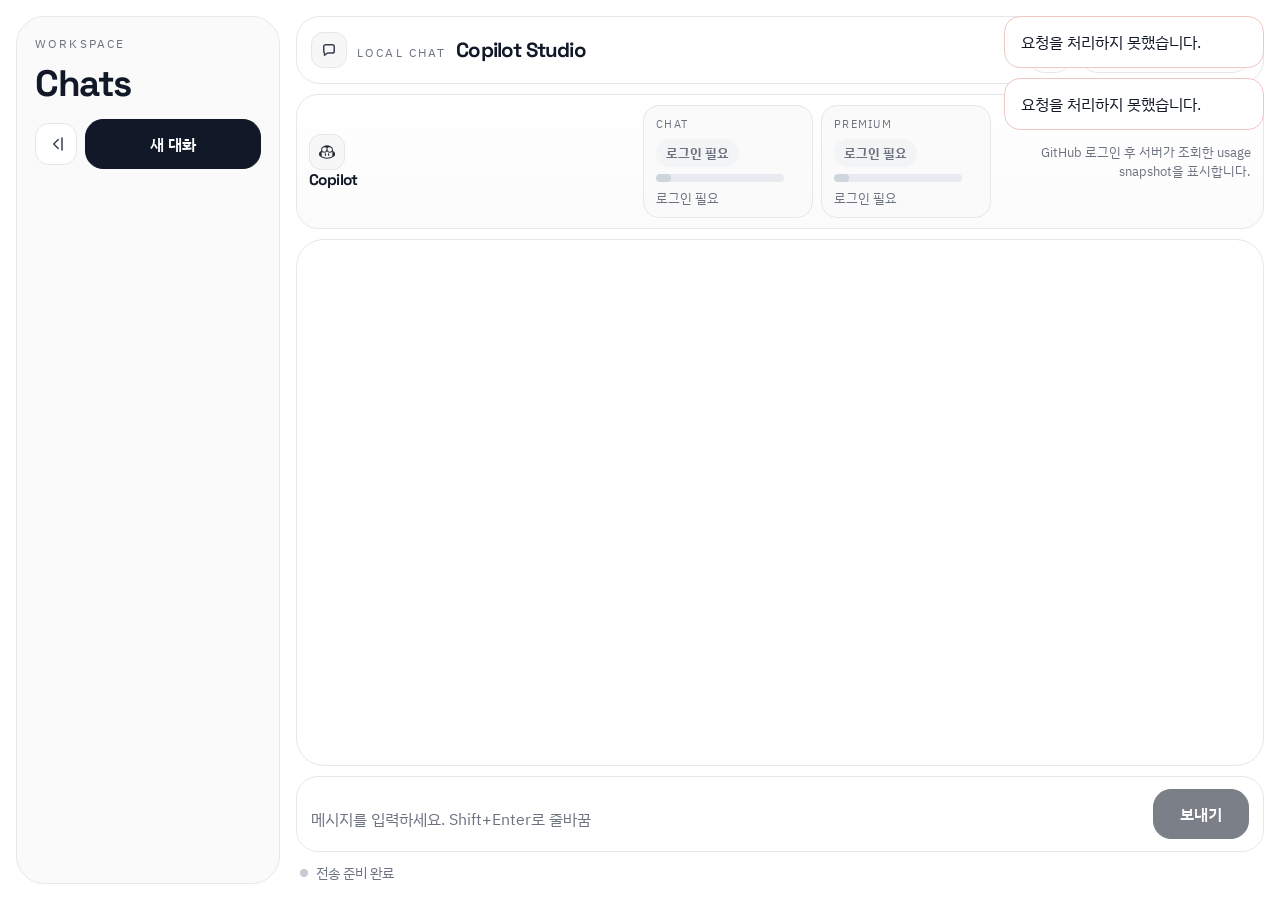
==== commit 9d4cb1cd: "feat: Copilot PNG icons, favicon, title, model list update - Replace Copilot SVG icons with copilot_" ====
--- a/static/index.html
+++ b/static/index.html
@@ -3,7 +3,8 @@
 <head>
     <meta charset="UTF-8" />
     <meta name="viewport" content="width=device-width, initial-scale=1.0" />
-    <title>Local Chat</title>
+    <title>pilotchat</title>
+    <link rel="icon" href="/static/favicon.ico" sizes="any" />
     <link rel="preconnect" href="https://fonts.googleapis.com" />
     <link rel="preconnect" href="https://fonts.gstatic.com" crossorigin />
     <link href="https://fonts.googleapis.com/css2?family=IBM+Plex+Sans+KR:wght@400;500;600;700&family=Space+Grotesk:wght@500;700&display=swap" rel="stylesheet" />
@@ -58,10 +59,8 @@
                 </div>
                 <div class="topbar-actions">
                     <button id="authStatusButton" class="ghost-button auth-status-button topbar-tool" type="button" aria-label="GitHub Copilot 상태" title="GitHub Copilot 상태">
-                        <svg class="btn-icon" viewBox="0 0 24 24" width="20" height="20" fill="currentColor" xmlns="http://www.w3.org/2000/svg" aria-hidden="true">
-                            <path d="M9.75 14a.75.75 0 0 1 .75.75v2.5a.75.75 0 0 1-1.5 0v-2.5A.75.75 0 0 1 9.75 14Zm4.5 0a.75.75 0 0 1 .75.75v2.5a.75.75 0 0 1-1.5 0v-2.5a.75.75 0 0 1 .75-.75Z"/>
-                            <path d="M12 2c2.214 0 4.248.657 5.747 1.756.136.099.268.204.397.312.584.235 1.077.546 1.474.952.85.869 1.132 2.037 1.132 3.368 0 .368-.014.733-.052 1.086l.633 1.478.043.022A4.75 4.75 0 0 1 23 15c0 1.427-.564 2.636-1.461 3.373-.853.707-2.05 1.127-3.539 1.127a8.01 8.01 0 0 1-4.997-1.757l-.002-.002-.002-.002a8.014 8.014 0 0 1-1.995-2.354A8.014 8.014 0 0 1 9.01 17.74l-.002.002a8.01 8.01 0 0 1-4.997 1.757c-1.488 0-2.685-.42-3.538-1.127C.564 17.636 0 16.427 0 15a4.75 4.75 0 0 1 2.626-4.228l.043-.022.633-1.478a10.195 10.195 0 0 1-.052-1.086c0-1.331.282-2.499 1.132-3.368.397-.406.89-.717 1.474-.952.129-.108.261-.213.397-.312C7.752 2.657 9.786 2 12 2Zm-8 9.654v6.669a17.59 17.59 0 0 0 2.073-.23A15.01 15.01 0 0 1 4 15.001c0-1.37.274-2.61.801-3.668ZM12 3.5c-2.11 0-3.989.65-5.271 1.558-.13.094-.255.19-.375.287-.579.434-.918.83-1.099 1.267-.178.43-.207.89-.207 1.488 0 .37.017.74.062 1.102l.028.272L4.5 11.162l-.083.042A3.25 3.25 0 0 0 2.5 14.999c0 1.188.447 2.085 1.064 2.591.716.594 1.792.91 3.036.91a6.502 6.502 0 0 0 3.891-1.316c.354-.276.678-.578.957-.897A5.494 5.494 0 0 1 12 14.994c.91 0 1.786.266 2.551.293.28.319.603.621.957.897a6.502 6.502 0 0 0 3.892 1.316c1.244 0 2.32-.316 3.036-.91.617-.506 1.064-1.403 1.064-2.591a3.25 3.25 0 0 0-1.917-2.957l-.083-.042-1.638-3.828.028-.272c.045-.362.062-.732.062-1.102 0-.598-.029-1.058-.207-1.488-.181-.437-.52-.833-1.099-1.267a11.505 11.505 0 0 0-.375-.287C15.989 4.15 14.11 3.5 12 3.5Zm-.5 8.252-.001.014c-.21.29-.439.56-.684.81a6.494 6.494 0 0 1-1.5 1.092 5.484 5.484 0 0 1 .685-.892 4.503 4.503 0 0 1 1.5-1.024ZM12.5 11.752a4.503 4.503 0 0 1 1.5 1.024c.25.268.48.57.685.892a6.494 6.494 0 0 1-1.5-1.092 6.497 6.497 0 0 1-.685-.824Z"/>
-                        </svg>
+                        <img class="btn-icon copilot-icon-default" src="/static/copilot_black.png" width="20" height="20" aria-hidden="true" alt="" />
+                        <img class="btn-icon copilot-icon-connected" src="/static/copilot_color.png" width="20" height="20" aria-hidden="true" alt="" />
                         <span class="visually-hidden" id="authStatusText">상태 확인 중</span>
                     </button>
                     <label class="model-picker topbar-tool" title="모델 선택">
@@ -76,7 +75,7 @@
             <section id="usageSummary" class="usage-summary" data-status="unavailable" aria-live="polite">
                 <div class="usage-summary-copy">
                     <span class="usage-summary-icon" aria-hidden="true">
-                        <svg viewBox="0 0 24 24" width="16" height="16" fill="currentColor" xmlns="http://www.w3.org/2000/svg"><path d="M9.75 14a.75.75 0 0 1 .75.75v2.5a.75.75 0 0 1-1.5 0v-2.5A.75.75 0 0 1 9.75 14Zm4.5 0a.75.75 0 0 1 .75.75v2.5a.75.75 0 0 1-1.5 0v-2.5a.75.75 0 0 1 .75-.75Z"/><path d="M12 2c2.214 0 4.248.657 5.747 1.756.136.099.268.204.397.312.584.235 1.077.546 1.474.952.85.869 1.132 2.037 1.132 3.368 0 .368-.014.733-.052 1.086l.633 1.478.043.022A4.75 4.75 0 0 1 23 15c0 1.427-.564 2.636-1.461 3.373-.853.707-2.05 1.127-3.539 1.127a8.01 8.01 0 0 1-4.997-1.757l-.002-.002-.002-.002a8.014 8.014 0 0 1-1.995-2.354A8.014 8.014 0 0 1 9.01 17.74l-.002.002a8.01 8.01 0 0 1-4.997 1.757c-1.488 0-2.685-.42-3.538-1.127C.564 17.636 0 16.427 0 15a4.75 4.75 0 0 1 2.626-4.228l.043-.022.633-1.478a10.195 10.195 0 0 1-.052-1.086c0-1.331.282-2.499 1.132-3.368.397-.406.89-.717 1.474-.952.129-.108.261-.213.397-.312C7.752 2.657 9.786 2 12 2Zm-8 9.654v6.669a17.59 17.59 0 0 0 2.073-.23A15.01 15.01 0 0 1 4 15.001c0-1.37.274-2.61.801-3.668ZM12 3.5c-2.11 0-3.989.65-5.271 1.558-.13.094-.255.19-.375.287-.579.434-.918.83-1.099 1.267-.178.43-.207.89-.207 1.488 0 .37.017.74.062 1.102l.028.272L4.5 11.162l-.083.042A3.25 3.25 0 0 0 2.5 14.999c0 1.188.447 2.085 1.064 2.591.716.594 1.792.91 3.036.91a6.502 6.502 0 0 0 3.891-1.316c.354-.276.678-.578.957-.897A5.494 5.494 0 0 1 12 14.994c.91 0 1.786.266 2.551.293.28.319.603.621.957.897a6.502 6.502 0 0 0 3.892 1.316c1.244 0 2.32-.316 3.036-.91.617-.506 1.064-1.403 1.064-2.591a3.25 3.25 0 0 0-1.917-2.957l-.083-.042-1.638-3.828.028-.272c.045-.362.062-.732.062-1.102 0-.598-.029-1.058-.207-1.488-.181-.437-.52-.833-1.099-1.267a11.505 11.505 0 0 0-.375-.287C15.989 4.15 14.11 3.5 12 3.5Z"/></svg>
+                        <img src="/static/copilot_black.png" width="16" height="16" alt="" />
                     </span>
                     <h3 class="usage-summary-title">Copilot</h3>
                 </div>
--- a/static/style.css
+++ b/static/style.css
@@ -453,6 +453,18 @@
     padding: 0;
 }
 
+.auth-status-button .copilot-icon-connected {
+    display: none;
+}
+
+.auth-status-button.connected .copilot-icon-default {
+    display: none;
+}
+
+.auth-status-button.connected .copilot-icon-connected {
+    display: block;
+}
+
 .auth-status-button.connected {
     border-color: #b6d4fb;
     background: #eef5ff;
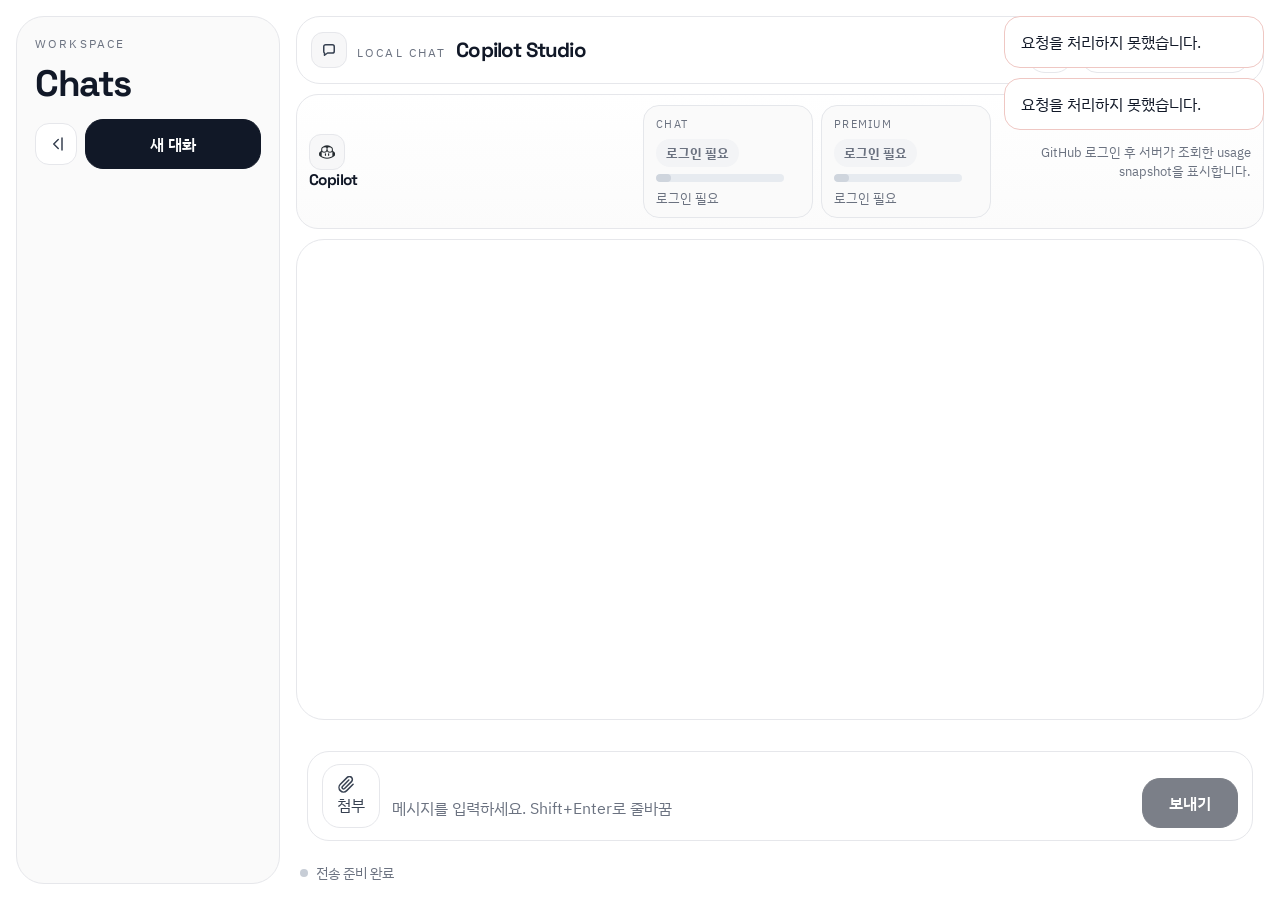
==== commit e75fec30: "Add image attachment support" ====
--- a/static/index.html
+++ b/static/index.html
@@ -2,7 +2,7 @@
 <html lang="ko">
 <head>
     <meta charset="UTF-8" />
-    <meta name="viewport" content="width=device-width, initial-scale=1.0" />
+    <meta name="viewport" content="width=device-width, initial-scale=1.0, viewport-fit=cover" />
     <title>pilotchat</title>
     <link rel="icon" href="/static/favicon.ico" sizes="any" />
     <link rel="preconnect" href="https://fonts.googleapis.com" />
@@ -120,17 +120,25 @@
             <section id="messages" class="message-list" aria-live="polite"></section>
 
             <form id="composerForm" class="composer" autocomplete="off">
-                <div class="composer-inner">
-                    <textarea
-                        id="promptInput"
-                        rows="1"
-                        placeholder="메시지를 입력하세요. Shift+Enter로 줄바꿈"
-                        aria-label="메시지 입력"
-                    ></textarea>
-                    <button id="sendButton" class="primary-button send-button flex-btn" type="submit">
-                        <svg class="btn-icon" viewBox="0 0 24 24" width="20" height="20" stroke="currentColor" stroke-width="2" fill="none" stroke-linejoin="round"><line x1="22" y1="2" x2="11" y2="13"></line><polygon points="22 2 15 22 11 13 2 9 22 2"></polygon></svg>
-                        <span id="sendButtonText" class="btn-text">보내기</span>
-                    </button>
+                <div id="composerDropzone" class="composer-dropzone">
+                    <div id="composerAttachmentList" class="composer-attachment-list"></div>
+                    <div class="composer-inner">
+                        <input id="attachmentInput" type="file" accept="image/*" multiple hidden />
+                        <button id="attachmentButton" class="ghost-button attachment-button" type="button" aria-label="이미지 첨부" title="이미지 첨부">
+                            <svg class="btn-icon" viewBox="0 0 24 24" width="18" height="18" stroke="currentColor" stroke-width="2" fill="none" stroke-linecap="round" stroke-linejoin="round" aria-hidden="true"><path d="M21.44 11.05l-8.49 8.49a6 6 0 0 1-8.49-8.49l9.19-9.19a4 4 0 0 1 5.66 5.66l-9.2 9.19a2 2 0 0 1-2.82-2.82l8.49-8.48"></path></svg>
+                            <span class="btn-text">첨부</span>
+                        </button>
+                        <textarea
+                            id="promptInput"
+                            rows="1"
+                            placeholder="메시지를 입력하세요. Shift+Enter로 줄바꿈"
+                            aria-label="메시지 입력"
+                        ></textarea>
+                        <button id="sendButton" class="primary-button send-button flex-btn" type="submit">
+                            <svg class="btn-icon" viewBox="0 0 24 24" width="20" height="20" stroke="currentColor" stroke-width="2" fill="none" stroke-linejoin="round"><line x1="22" y1="2" x2="11" y2="13"></line><polygon points="22 2 15 22 11 13 2 9 22 2"></polygon></svg>
+                            <span id="sendButtonText" class="btn-text">보내기</span>
+                        </button>
+                    </div>
                 </div>
                 <div class="composer-meta">
                     <p id="streamStatus" class="stream-status" data-tone="ready" role="status" aria-live="polite" aria-atomic="true">전송 준비 완료</p>
@@ -151,38 +159,40 @@
                 <button id="authModalCloseButton" class="icon-button" type="button" aria-label="닫기">×</button>
             </div>
 
-            <p id="authModalDescription" class="auth-description"></p>
-            <p id="authStatusMeta" class="auth-meta"></p>
-
-            <section id="authCodeSection" class="auth-code-section hidden">
-                <div>
-                    <span class="auth-section-label">GitHub 코드</span>
-                    <div id="authUserCode" class="auth-code">-</div>
-                </div>
-                <a id="authVerificationLink" class="ghost-button auth-link-button" href="#" target="_blank" rel="noreferrer">
-                    GitHub 열기
-                </a>
-            </section>
-
-            <section id="authConnectedSection" class="auth-connected-section hidden">
-                <div class="auth-detail-row">
-                    <span class="auth-section-label">Credential ID</span>
-                    <strong id="authCredentialId">-</strong>
-                </div>
-                <div class="auth-detail-row">
-                    <span class="auth-section-label">Copilot 토큰 만료</span>
-                    <strong id="authExpiryText">-</strong>
-                </div>
-                <div class="auth-detail-row">
-                    <span class="auth-section-label">Chat messages</span>
-                    <strong id="authChatMessagesRemaining">-</strong>
-                </div>
-                <div class="auth-detail-row">
-                    <span class="auth-section-label">Premium requests</span>
-                    <strong id="authPremiumRequestsRemaining">-</strong>
-                </div>
-                <p id="authUsageDetail" class="auth-usage-detail">Usage snapshot을 불러오는 중입니다.</p>
-            </section>
+            <div class="auth-modal-body">
+                <p id="authModalDescription" class="auth-description"></p>
+                <p id="authStatusMeta" class="auth-meta"></p>
+
+                <section id="authCodeSection" class="auth-code-section hidden">
+                    <div>
+                        <span class="auth-section-label">GitHub 코드</span>
+                        <div id="authUserCode" class="auth-code">-</div>
+                    </div>
+                    <a id="authVerificationLink" class="ghost-button auth-link-button" href="#" target="_blank" rel="noreferrer">
+                        GitHub 열기
+                    </a>
+                </section>
+
+                <section id="authConnectedSection" class="auth-connected-section hidden">
+                    <div class="auth-detail-row">
+                        <span class="auth-section-label">Credential ID</span>
+                        <strong id="authCredentialId">-</strong>
+                    </div>
+                    <div class="auth-detail-row">
+                        <span class="auth-section-label">Copilot 토큰 만료</span>
+                        <strong id="authExpiryText">-</strong>
+                    </div>
+                    <div class="auth-detail-row">
+                        <span class="auth-section-label">Chat messages</span>
+                        <strong id="authChatMessagesRemaining">-</strong>
+                    </div>
+                    <div class="auth-detail-row">
+                        <span class="auth-section-label">Premium requests</span>
+                        <strong id="authPremiumRequestsRemaining">-</strong>
+                    </div>
+                    <p id="authUsageDetail" class="auth-usage-detail">Usage snapshot을 불러오는 중입니다.</p>
+                </section>
+            </div>
 
             <div class="auth-modal-actions">
                 <button id="authSecondaryButton" class="ghost-button secondary-button" type="button">취소</button>
--- a/static/style.css
+++ b/static/style.css
@@ -1,5 +1,6 @@
 :root {
     color-scheme: light;
+    --app-height: 100dvh;
     --bg: #ffffff;
     --bg-soft: #fafafa;
     --panel: #ffffff;
@@ -20,6 +21,7 @@
     --radius-md: 18px;
     --radius-sm: 14px;
     --content-max-width: 1140px;
+    --safe-area-bottom: env(safe-area-inset-bottom, 0px);
     --font-display: "Space Grotesk", "IBM Plex Sans KR", "Segoe UI", sans-serif;
     --font-body: "IBM Plex Sans KR", "Segoe UI", sans-serif;
 }
@@ -48,7 +50,8 @@
 body {
     margin: 0;
     width: 100%;
-    height: 100%;
+    min-height: 100%;
+    height: var(--app-height);
     overflow: hidden;
     background: var(--bg);
     color: var(--text);
@@ -137,8 +140,9 @@
     display: flex;
     gap: 16px;
     width: 100vw;
-    height: 100vh;
-    padding: 16px;
+    height: var(--app-height);
+    min-height: var(--app-height);
+    padding: 16px 16px calc(16px + var(--safe-area-bottom)) 16px;
     background: var(--bg);
 }
 
@@ -310,17 +314,85 @@
     padding-right: 2px;
 }
 
+.session-item-wrapper {
+    position: relative;
+    width: 100%;
+}
+
 .session-item {
     display: flex;
     flex-direction: column;
     gap: 6px;
     width: 100%;
     padding: 14px 16px;
+    padding-right: 80px;
     border: 1px solid var(--border);
     border-radius: 18px;
     background: var(--panel);
     color: inherit;
     text-align: left;
+}
+
+.session-edit-button,
+.session-delete-button {
+    position: absolute;
+    top: 10px;
+    display: inline-flex;
+    align-items: center;
+    justify-content: center;
+    width: 28px;
+    height: 28px;
+    padding: 0;
+    border: 1px solid transparent;
+    border-radius: 10px;
+    background: transparent;
+    color: var(--muted);
+    cursor: pointer;
+    transition: background 0.15s ease, color 0.15s ease, border-color 0.15s ease;
+}
+
+.session-edit-button {
+    right: 38px;
+}
+
+.session-delete-button {
+    right: 10px;
+}
+
+.session-edit-button:hover {
+    background: var(--accent-soft);
+    border-color: var(--border-strong);
+    color: var(--text);
+}
+
+.session-delete-button:hover {
+    background: rgba(220, 38, 38, 0.08);
+    border-color: rgba(220, 38, 38, 0.35);
+    color: rgb(185, 28, 28);
+}
+
+.session-edit-button:focus-visible,
+.session-delete-button:focus-visible {
+    outline: 2px solid var(--accent);
+    outline-offset: 2px;
+}
+
+.session-title-input {
+    width: 100%;
+    padding: 4px 6px;
+    border: 1px solid var(--border-strong);
+    border-radius: 8px;
+    background: #ffffff;
+    color: var(--text);
+    font-family: var(--font-display);
+    font-size: 1rem;
+    font-weight: 700;
+    letter-spacing: -0.02em;
+}
+
+.session-title-input:focus {
+    outline: 2px solid var(--accent);
+    outline-offset: 1px;
 }
 
 .session-item:hover {
@@ -516,6 +588,7 @@
     min-height: 0;
     overflow-y: auto;
     padding: 10px 12px;
+    scroll-padding-bottom: 32px;
     border: 1px solid var(--border);
     border-radius: var(--radius-xl);
     background: var(--panel);
@@ -845,6 +918,39 @@
 
 .message-body p:last-child {
     margin-bottom: 0;
+}
+
+.message-attachments {
+    display: grid;
+    grid-template-columns: repeat(auto-fit, minmax(132px, 1fr));
+    gap: 10px;
+    margin-bottom: 12px;
+}
+
+.message-attachments:empty {
+    display: none;
+}
+
+.message-attachment-tile {
+    display: flex;
+    flex-direction: column;
+    gap: 8px;
+}
+
+.message-attachment-image {
+    display: block;
+    width: 100%;
+    aspect-ratio: 1 / 1;
+    border: 1px solid var(--border);
+    border-radius: 14px;
+    object-fit: cover;
+    background: var(--panel-soft);
+}
+
+.message-attachment-label {
+    color: var(--muted);
+    font-size: 0.82rem;
+    line-height: 1.35;
 }
 
 .message-body strong {
@@ -965,6 +1071,110 @@
 .composer {
     flex-shrink: 0;
     padding: 0;
+}
+
+.composer-dropzone {
+    max-width: var(--content-max-width);
+    margin: 0 auto;
+    padding: 10px;
+    border: 1px dashed transparent;
+    border-radius: 24px;
+    transition: border-color 160ms ease, background-color 160ms ease;
+}
+
+.composer-dropzone.dragover {
+    border-color: #9bb6db;
+    background: #f8fbff;
+}
+
+.composer-attachment-list {
+    display: flex;
+    flex-wrap: wrap;
+    gap: 10px;
+    margin-bottom: 10px;
+}
+
+.composer-attachment-item {
+    display: flex;
+    align-items: center;
+    gap: 10px;
+    min-width: 0;
+    max-width: min(100%, 360px);
+    padding: 10px 12px;
+    border: 1px solid var(--border);
+    border-radius: 16px;
+    background: var(--panel);
+}
+
+.composer-attachment-thumb {
+    display: block;
+    width: 52px;
+    height: 52px;
+    border: 1px solid var(--border);
+    border-radius: 12px;
+    object-fit: cover;
+    background: var(--panel-soft);
+}
+
+.composer-attachment-meta {
+    display: flex;
+    flex: 1;
+    flex-direction: column;
+    gap: 3px;
+    min-width: 0;
+}
+
+.composer-attachment-name,
+.composer-attachment-status {
+    overflow: hidden;
+    text-overflow: ellipsis;
+    white-space: nowrap;
+}
+
+.composer-attachment-name {
+    font-size: 0.9rem;
+    font-weight: 600;
+}
+
+.composer-attachment-status {
+    color: var(--muted);
+    font-size: 0.8rem;
+}
+
+.composer-attachment-status.error {
+    color: var(--danger);
+}
+
+.composer-attachment-actions {
+    display: flex;
+    align-items: center;
+    gap: 6px;
+}
+
+.composer-attachment-remove,
+.composer-attachment-retry {
+    display: inline-flex;
+    align-items: center;
+    justify-content: center;
+    min-width: 34px;
+    height: 34px;
+    padding: 0 10px;
+    border: 1px solid var(--border);
+    border-radius: 10px;
+    background: var(--panel-soft);
+    color: var(--muted-strong);
+}
+
+.composer-attachment-remove:hover,
+.composer-attachment-retry:hover {
+    border-color: var(--border-strong);
+    background: #f3f4f6;
+}
+
+.attachment-button {
+    flex: 0 0 auto;
+    gap: 8px;
+    padding: 11px 14px;
 }
 
 .composer-inner {
@@ -1045,6 +1255,10 @@
     color: var(--muted);
 }
 
+.attachment-button .btn-icon {
+    display: block;
+}
+
 .send-button {
     flex: 0 0 auto;
     min-width: 96px;
@@ -1084,17 +1298,26 @@
     z-index: 1300;
     display: grid;
     place-items: center;
-    padding: 24px;
+    padding: clamp(12px, 3vw, 24px);
+    padding-top: max(clamp(12px, 3vw, 24px), calc(env(safe-area-inset-top, 0px) + 12px));
+    padding-bottom: max(clamp(12px, 3vw, 24px), calc(var(--safe-area-bottom) + 12px));
     background: rgba(255, 255, 255, 0.82);
     backdrop-filter: blur(8px);
+    overflow: hidden;
 }
 
 .auth-modal-card {
     width: min(540px, 100%);
-    padding: 24px;
+    max-width: calc(100vw - clamp(24px, 6vw, 48px));
+    max-height: calc(100dvh - env(safe-area-inset-top, 0px) - var(--safe-area-bottom) - 24px);
+    padding: clamp(18px, 2.6vw, 24px);
     border: 1px solid var(--border);
     border-radius: 24px;
     background: #ffffff;
+    display: flex;
+    flex-direction: column;
+    gap: 18px;
+    overflow: hidden;
 }
 
 .auth-modal-header {
@@ -1105,20 +1328,32 @@
 }
 
 .auth-modal-header h3 {
-    font-size: 1.55rem;
+    font-size: clamp(1.35rem, 2.8vw, 1.55rem);
+}
+
+.auth-modal-body {
+    display: flex;
+    min-height: 0;
+    flex-direction: column;
+    gap: 18px;
+    overflow-y: auto;
+    overscroll-behavior: contain;
+    padding-right: 4px;
+    margin-right: -4px;
 }
 
 .auth-description {
-    margin: 18px 0 8px;
+    margin: 0;
     color: var(--muted-strong);
-    line-height: 1.7;
+    line-height: 1.65;
+    font-size: clamp(0.96rem, 1.9vw, 1rem);
 }
 
 .auth-meta {
     margin: 0;
     color: var(--muted);
     line-height: 1.6;
-    font-size: 0.92rem;
+    font-size: clamp(0.88rem, 1.6vw, 0.92rem);
 }
 
 .auth-code-section,
@@ -1126,9 +1361,9 @@
     display: flex;
     align-items: center;
     justify-content: space-between;
-    gap: 16px;
-    margin-top: 18px;
-    padding: 16px;
+    gap: 14px;
+    margin-top: 0;
+    padding: clamp(14px, 2vw, 16px);
     border: 1px solid var(--border);
     border-radius: 18px;
     background: var(--bg-soft);
@@ -1141,9 +1376,9 @@
 
 .auth-code {
     font-family: var(--font-display);
-    font-size: 1.4rem;
+    font-size: clamp(1.12rem, 3.6vw, 1.4rem);
     font-weight: 700;
-    letter-spacing: 0.16em;
+    letter-spacing: clamp(0.08em, 0.22vw, 0.16em);
 }
 
 .auth-link-button {
@@ -1154,14 +1389,23 @@
     display: flex;
     align-items: baseline;
     justify-content: space-between;
-    gap: 16px;
+    gap: 12px;
+}
+
+.auth-detail-row strong {
+    min-width: 0;
+    text-align: right;
+    overflow-wrap: anywhere;
 }
 
 .auth-modal-actions {
     display: flex;
     justify-content: flex-end;
     gap: 12px;
-    margin-top: 22px;
+    margin-top: 0;
+    padding-top: 16px;
+    border-top: 1px solid var(--border);
+    flex-shrink: 0;
 }
 
 .app-shell.sidebar-collapsed {
@@ -1224,6 +1468,15 @@
     display: inline-flex;
 }
 
+.app-shell.sidebar-collapsed .session-edit-button,
+.app-shell.sidebar-collapsed .session-delete-button {
+    display: none;
+}
+
+.app-shell.sidebar-collapsed .session-item {
+    padding-right: 8px;
+}
+
 .secondary-button {
     min-width: 110px;
 }
@@ -1279,13 +1532,13 @@
 
     .app-shell {
         gap: 0;
-        padding: 8px;
+        padding: 8px 8px calc(14px + var(--safe-area-bottom)) 8px;
     }
 
     .sidebar {
         position: fixed;
         top: 8px;
-        bottom: 8px;
+        bottom: calc(8px + var(--safe-area-bottom));
         left: 8px;
         width: min(82vw, 286px);
         min-width: auto;
@@ -1308,6 +1561,61 @@
     .empty-state,
     .auth-modal-card {
         border-radius: 18px;
+    }
+
+    .auth-modal-card {
+        max-width: calc(100vw - 20px);
+        max-height: calc(100dvh - env(safe-area-inset-top, 0px) - var(--safe-area-bottom) - 20px);
+        padding: 16px;
+        gap: 14px;
+    }
+
+    .auth-modal-body {
+        gap: 14px;
+    }
+
+    .auth-modal-header {
+        gap: 12px;
+    }
+
+    .auth-modal-header h3 {
+        font-size: clamp(1.18rem, 5vw, 1.4rem);
+    }
+
+    .auth-description {
+        font-size: 0.94rem;
+        line-height: 1.55;
+    }
+
+    .auth-meta {
+        font-size: 0.84rem;
+        line-height: 1.45;
+    }
+
+    .auth-code-section,
+    .auth-connected-section {
+        gap: 12px;
+        padding: 13px;
+        border-radius: 16px;
+    }
+
+    .auth-code {
+        font-size: clamp(1rem, 4.8vw, 1.18rem);
+        letter-spacing: 0.12em;
+    }
+
+    .auth-modal-actions {
+        gap: 10px;
+        padding-top: 12px;
+    }
+
+    .auth-section-label {
+        margin-bottom: 6px;
+        font-size: 0.68rem;
+    }
+
+    .auth-usage-detail {
+        font-size: 0.78rem;
     }
 
     .topbar {
@@ -1496,7 +1804,7 @@
         left: 8px;
         right: 8px;
         top: auto;
-        bottom: 8px;
+        bottom: calc(8px + var(--safe-area-bottom));
     }
 
     .toast {
@@ -1521,12 +1829,82 @@
 
 @media (max-width: 480px) {
     .app-shell {
-        padding: 6px;
+        padding: 6px 6px calc(12px + var(--safe-area-bottom)) 6px;
+    }
+
+    .auth-modal {
+        padding: 8px;
+        padding-top: max(8px, calc(env(safe-area-inset-top, 0px) + 8px));
+        padding-bottom: max(8px, calc(var(--safe-area-bottom) + 8px));
+    }
+
+    .auth-modal-card {
+        max-width: calc(100vw - 16px);
+        max-height: calc(100dvh - env(safe-area-inset-top, 0px) - var(--safe-area-bottom) - 16px);
+        padding: 14px 12px;
+        gap: 12px;
+        border-radius: 16px;
+    }
+
+    .auth-modal-body {
+        gap: 12px;
+    }
+
+    .auth-modal-header {
+        gap: 10px;
+    }
+
+    .auth-modal-header h3 {
+        font-size: clamp(1.05rem, 7vw, 1.26rem);
+        line-height: 1.1;
+    }
+
+    .auth-modal-header .icon-button {
+        width: 38px;
+        height: 38px;
+        border-radius: 12px;
+    }
+
+    .auth-description {
+        font-size: 0.9rem;
+        line-height: 1.5;
+    }
+
+    .auth-meta,
+    .auth-usage-detail {
+        font-size: 0.76rem;
+        line-height: 1.35;
+    }
+
+    .auth-code-section,
+    .auth-connected-section {
+        gap: 10px;
+        padding: 11px 10px;
+        border-radius: 14px;
+    }
+
+    .auth-detail-row {
+        gap: 8px;
+    }
+
+    .auth-code {
+        font-size: 0.96rem;
+        letter-spacing: 0.08em;
+    }
+
+    .auth-section-label {
+        font-size: 0.64rem;
+        letter-spacing: 0.14em;
+    }
+
+    .auth-modal-actions {
+        gap: 8px;
+        padding-top: 10px;
     }
 
     .sidebar {
         top: 6px;
-        bottom: 6px;
+        bottom: calc(6px + var(--safe-area-bottom));
         left: 6px;
     }
 
@@ -1644,7 +2022,7 @@
     .toast-container {
         left: 6px;
         right: 6px;
-        bottom: 6px;
+        bottom: calc(6px + var(--safe-area-bottom));
     }
 }
 
@@ -1653,6 +2031,38 @@
         padding: 16px;
     }
 
+    .auth-modal-card {
+        max-height: calc(100dvh - env(safe-area-inset-top, 0px) - var(--safe-area-bottom) - 16px);
+        padding: 14px;
+        gap: 12px;
+    }
+
+    .auth-modal-body {
+        gap: 12px;
+    }
+
+    .auth-description {
+        font-size: 0.9rem;
+        line-height: 1.5;
+    }
+
+    .auth-meta,
+    .auth-usage-detail {
+        font-size: 0.78rem;
+        line-height: 1.4;
+    }
+
+    .auth-code-section,
+    .auth-connected-section {
+        gap: 10px;
+        padding: 12px;
+    }
+
+    .auth-modal-actions {
+        gap: 8px;
+        padding-top: 10px;
+    }
+
     .sidebar-header h1 {
         font-size: 2.05rem;
     }
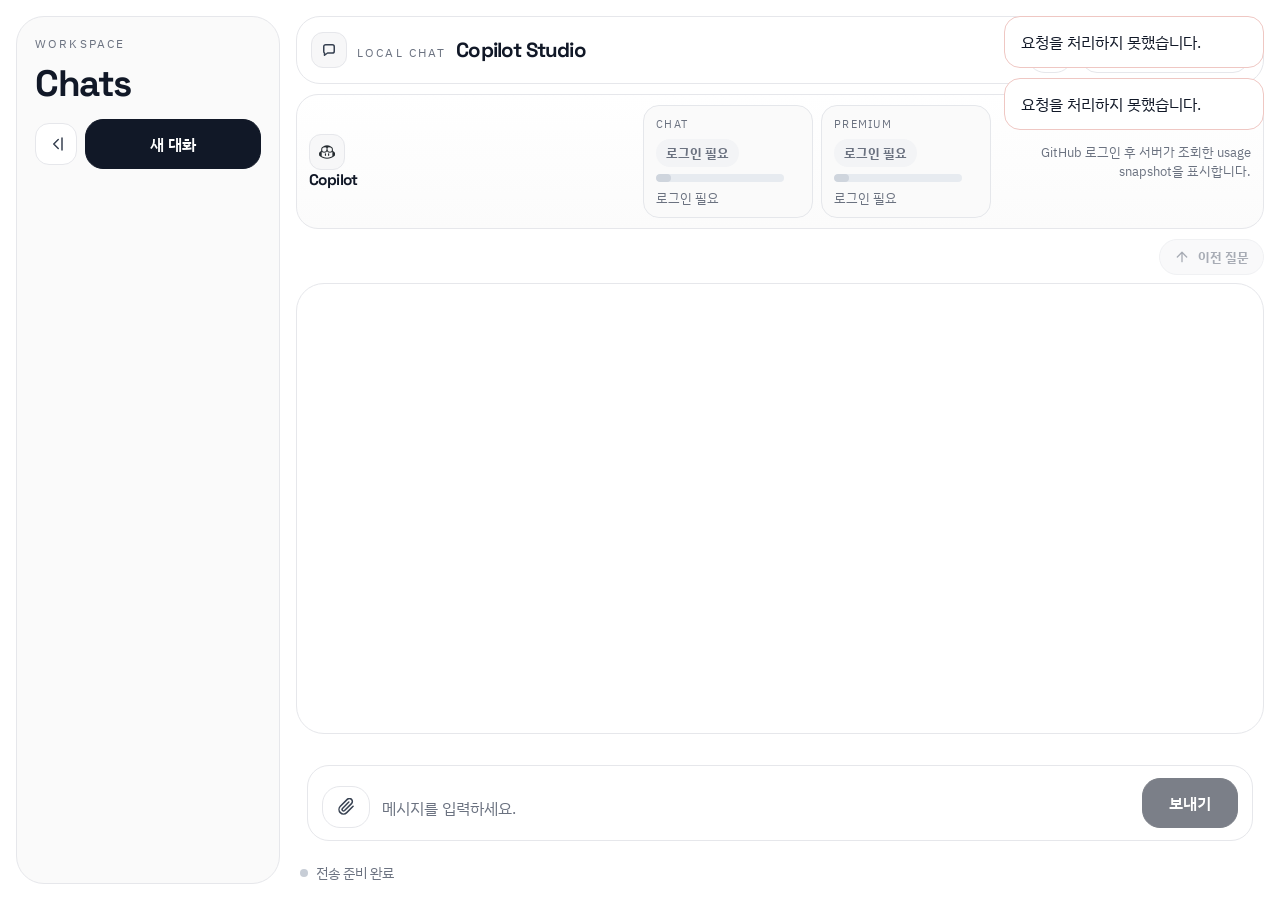
==== commit 89c79661: "Refine chat composer and assistant message UI" ====
--- a/static/index.html
+++ b/static/index.html
@@ -117,7 +117,21 @@
                 </button>
             </section>
 
-            <section id="messages" class="message-list" aria-live="polite"></section>
+            <div class="message-panel">
+                <div id="messagePanelToolbar" class="message-panel-toolbar" hidden>
+                    <button
+                        id="messageHistoryJumpButton"
+                        class="message-history-jump-button"
+                        type="button"
+                        aria-label="이전 사용자 메시지로 이동"
+                        title="이전 질문으로 이동"
+                    >
+                        <svg viewBox="0 0 24 24" width="16" height="16" stroke="currentColor" stroke-width="2" fill="none" stroke-linecap="round" stroke-linejoin="round" aria-hidden="true"><path d="M12 19V5"></path><path d="M5 12l7-7 7 7"></path></svg>
+                        <span>이전 질문</span>
+                    </button>
+                </div>
+                <section id="messages" class="message-list" aria-live="polite"></section>
+            </div>
 
             <form id="composerForm" class="composer" autocomplete="off">
                 <div id="composerDropzone" class="composer-dropzone">
@@ -126,12 +140,11 @@
                         <input id="attachmentInput" type="file" accept="image/*" multiple hidden />
                         <button id="attachmentButton" class="ghost-button attachment-button" type="button" aria-label="이미지 첨부" title="이미지 첨부">
                             <svg class="btn-icon" viewBox="0 0 24 24" width="18" height="18" stroke="currentColor" stroke-width="2" fill="none" stroke-linecap="round" stroke-linejoin="round" aria-hidden="true"><path d="M21.44 11.05l-8.49 8.49a6 6 0 0 1-8.49-8.49l9.19-9.19a4 4 0 0 1 5.66 5.66l-9.2 9.19a2 2 0 0 1-2.82-2.82l8.49-8.48"></path></svg>
-                            <span class="btn-text">첨부</span>
                         </button>
                         <textarea
                             id="promptInput"
                             rows="1"
-                            placeholder="메시지를 입력하세요. Shift+Enter로 줄바꿈"
+                            placeholder="메시지를 입력하세요."
                             aria-label="메시지 입력"
                         ></textarea>
                         <button id="sendButton" class="primary-button send-button flex-btn" type="submit">
--- a/static/style.css
+++ b/static/style.css
@@ -441,6 +441,54 @@
     min-height: 0;
 }
 
+.message-panel {
+    display: flex;
+    flex: 1;
+    flex-direction: column;
+    gap: 8px;
+    min-width: 0;
+    min-height: 0;
+}
+
+.message-panel-toolbar {
+    display: flex;
+    justify-content: flex-end;
+    min-height: 0;
+}
+
+.message-history-jump-button {
+    display: inline-flex;
+    align-items: center;
+    justify-content: center;
+    gap: 8px;
+    align-self: flex-end;
+    max-width: 100%;
+    padding: 9px 14px;
+    border: 1px solid #d8dee8;
+    border-radius: 999px;
+    background: rgba(255, 255, 255, 0.96);
+    color: var(--muted-strong);
+    font-size: 0.84rem;
+    font-weight: 700;
+    line-height: 1;
+    box-shadow: 0 12px 30px rgba(15, 23, 42, 0.08);
+}
+
+.message-history-jump-button:hover {
+    border-color: #c8d2e1;
+    background: #f8fbff;
+    color: var(--text);
+}
+
+.message-history-jump-button:disabled {
+    cursor: not-allowed;
+    opacity: 0.58;
+    border-color: var(--border);
+    background: #f5f6f8;
+    color: var(--muted);
+    box-shadow: none;
+}
+
 .topbar {
     display: flex;
     align-items: center;
@@ -901,14 +949,21 @@
     background: var(--panel);
     line-height: 1.66;
     word-break: break-word;
+    box-shadow: 0 14px 34px rgba(15, 23, 42, 0.04);
 }
 
 .message-assistant .message-body {
+    border-color: #d8e2ee;
+    border-radius: 22px 22px 22px 12px;
+    background: linear-gradient(180deg, #ffffff 0%, #fcfdff 100%);
     max-width: min(860px, calc(100% - 44px));
 }
 
 .message-user .message-body {
-    background: var(--panel-soft);
+    border-color: #d3d9e2;
+    border-radius: 22px 22px 12px 22px;
+    background: linear-gradient(180deg, #eef1f5 0%, #e5e9ef 100%);
+    box-shadow: inset 0 1px 0 rgba(255, 255, 255, 0.72);
     max-width: min(720px, calc(100% - 120px));
 }
 
@@ -918,6 +973,10 @@
 
 .message-body p:last-child {
     margin-bottom: 0;
+}
+
+.message-content:empty {
+    display: none;
 }
 
 .message-attachments {
@@ -953,6 +1012,59 @@
     line-height: 1.35;
 }
 
+.message-sources {
+    display: flex;
+    flex-direction: column;
+    gap: 8px;
+    margin-top: 14px;
+    padding-top: 12px;
+    border-top: 1px solid var(--border);
+}
+
+.message-assistant .message-sources {
+    border-top-color: #dce5f2;
+}
+
+.message-sources-label {
+    color: var(--muted);
+    font-size: 0.7rem;
+    font-weight: 700;
+    letter-spacing: 0.12em;
+    text-transform: uppercase;
+}
+
+.message-sources-list {
+    display: flex;
+    flex-wrap: wrap;
+    gap: 8px;
+}
+
+.message-source-link {
+    display: inline-flex;
+    align-items: center;
+    min-width: 0;
+    max-width: 100%;
+    padding: 6px 10px;
+    border: 1px solid var(--border);
+    border-radius: 999px;
+    background: var(--panel-soft);
+    color: var(--muted-strong);
+    font-size: 0.82rem;
+    line-height: 1.3;
+    text-decoration: none;
+}
+
+.message-assistant .message-source-link {
+    border-color: #d7e1ef;
+    background: #f4f8ff;
+}
+
+.message-source-link:hover {
+    border-color: var(--border-strong);
+    background: var(--accent-soft);
+    color: var(--text);
+}
+
 .message-body strong {
     font-weight: 700;
 }
@@ -963,6 +1075,7 @@
 
 .message-body code {
     padding: 0.16em 0.44em;
+    border: 1px solid transparent;
     border-radius: 8px;
     background: #f3f4f6;
     color: var(--text);
@@ -970,12 +1083,26 @@
     font-size: 0.94em;
 }
 
+.message-assistant .message-body code {
+    border-color: #d9e4f4;
+    background: #eef4ff;
+    color: #183153;
+}
+
+.message-user .message-body code {
+    border-color: rgba(255, 255, 255, 0.9);
+    background: rgba(255, 255, 255, 0.76);
+    color: #243044;
+}
+
 .code-block {
     margin: 16px 0;
-    border: 1px solid var(--border);
+    border: 1px solid #1f2937;
     border-radius: 16px;
     overflow: hidden;
-    background: var(--code-bg);
+    background: linear-gradient(180deg, #111827 0%, #0f172a 100%);
+    color: #e5edf8;
+    box-shadow: inset 0 1px 0 rgba(255, 255, 255, 0.05);
 }
 
 .code-block-header {
@@ -984,22 +1111,22 @@
     justify-content: space-between;
     gap: 14px;
     padding: 10px 14px;
-    border-bottom: 1px solid var(--border);
-    color: var(--muted-strong);
+    border-bottom: 1px solid rgba(148, 163, 184, 0.24);
+    color: #cbd5e1;
     font-size: 0.84rem;
-    background: #f8f8f9;
+    background: rgba(15, 23, 42, 0.92);
 }
 
 .copy-button {
     padding: 7px 12px;
-    border: 1px solid var(--border);
+    border: 1px solid rgba(148, 163, 184, 0.32);
     border-radius: 999px;
-    background: #ffffff;
-    color: var(--text);
+    background: rgba(255, 255, 255, 0.08);
+    color: #f8fafc;
 }
 
 .copy-button:hover {
-    background: #f3f4f6;
+    background: rgba(255, 255, 255, 0.16);
 }
 
 .code-block pre {
@@ -1013,9 +1140,44 @@
     padding: 0;
     border-radius: 0;
     background: transparent;
+    color: #e5edf8;
     font-size: 0.93rem;
     line-height: 1.7;
     white-space: pre;
+}
+
+.message-assistant .code-block {
+    border-color: #d9e3ef;
+    background: #f3f7fc;
+    color: #22324c;
+    box-shadow: inset 0 1px 0 rgba(255, 255, 255, 0.78);
+}
+
+.message-assistant .code-block-header {
+    border-bottom-color: #d9e3ef;
+    color: #52657f;
+    background: linear-gradient(180deg, #f8fbff 0%, #eef4fb 100%);
+}
+
+.message-assistant .code-block .copy-button {
+    border-color: #d4deea;
+    background: rgba(255, 255, 255, 0.78);
+    color: #334155;
+}
+
+.message-assistant .code-block .copy-button:hover {
+    border-color: #c6d4e2;
+    background: #ffffff;
+}
+
+.message-assistant .code-block pre {
+    background: #f3f7fc;
+}
+
+.message-assistant .code-block pre code {
+    border: 0;
+    background: transparent;
+    color: #22324c;
 }
 
 .pending-text {
@@ -1169,6 +1331,14 @@
 .composer-attachment-retry:hover {
     border-color: var(--border-strong);
     background: #f3f4f6;
+}
+
+.composer-attachment-remove:disabled,
+.composer-attachment-retry:disabled {
+    cursor: not-allowed;
+    opacity: 0.55;
+    border-color: var(--border);
+    background: var(--panel-soft);
 }
 
 .attachment-button {
@@ -1554,6 +1724,10 @@
         gap: 8px;
     }
 
+    .message-panel {
+        gap: 6px;
+    }
+
     .topbar,
     .usage-summary,
     .message-list,
@@ -1665,6 +1839,12 @@
 
     .message-list {
         padding: 12px;
+    }
+
+    .message-history-jump-button {
+        gap: 7px;
+        padding: 8px 12px;
+        font-size: 0.78rem;
     }
 
     /* ── 컴팩트 Usage 스트립: 항상 한 줄로 표시 ── */
@@ -2109,6 +2289,11 @@
         padding: 0;
     }
 
+    .message-history-jump-button {
+        width: 100%;
+        justify-content: center;
+    }
+
     .message-assistant .message-body,
     .message-user .message-body {
         max-width: 100%;
